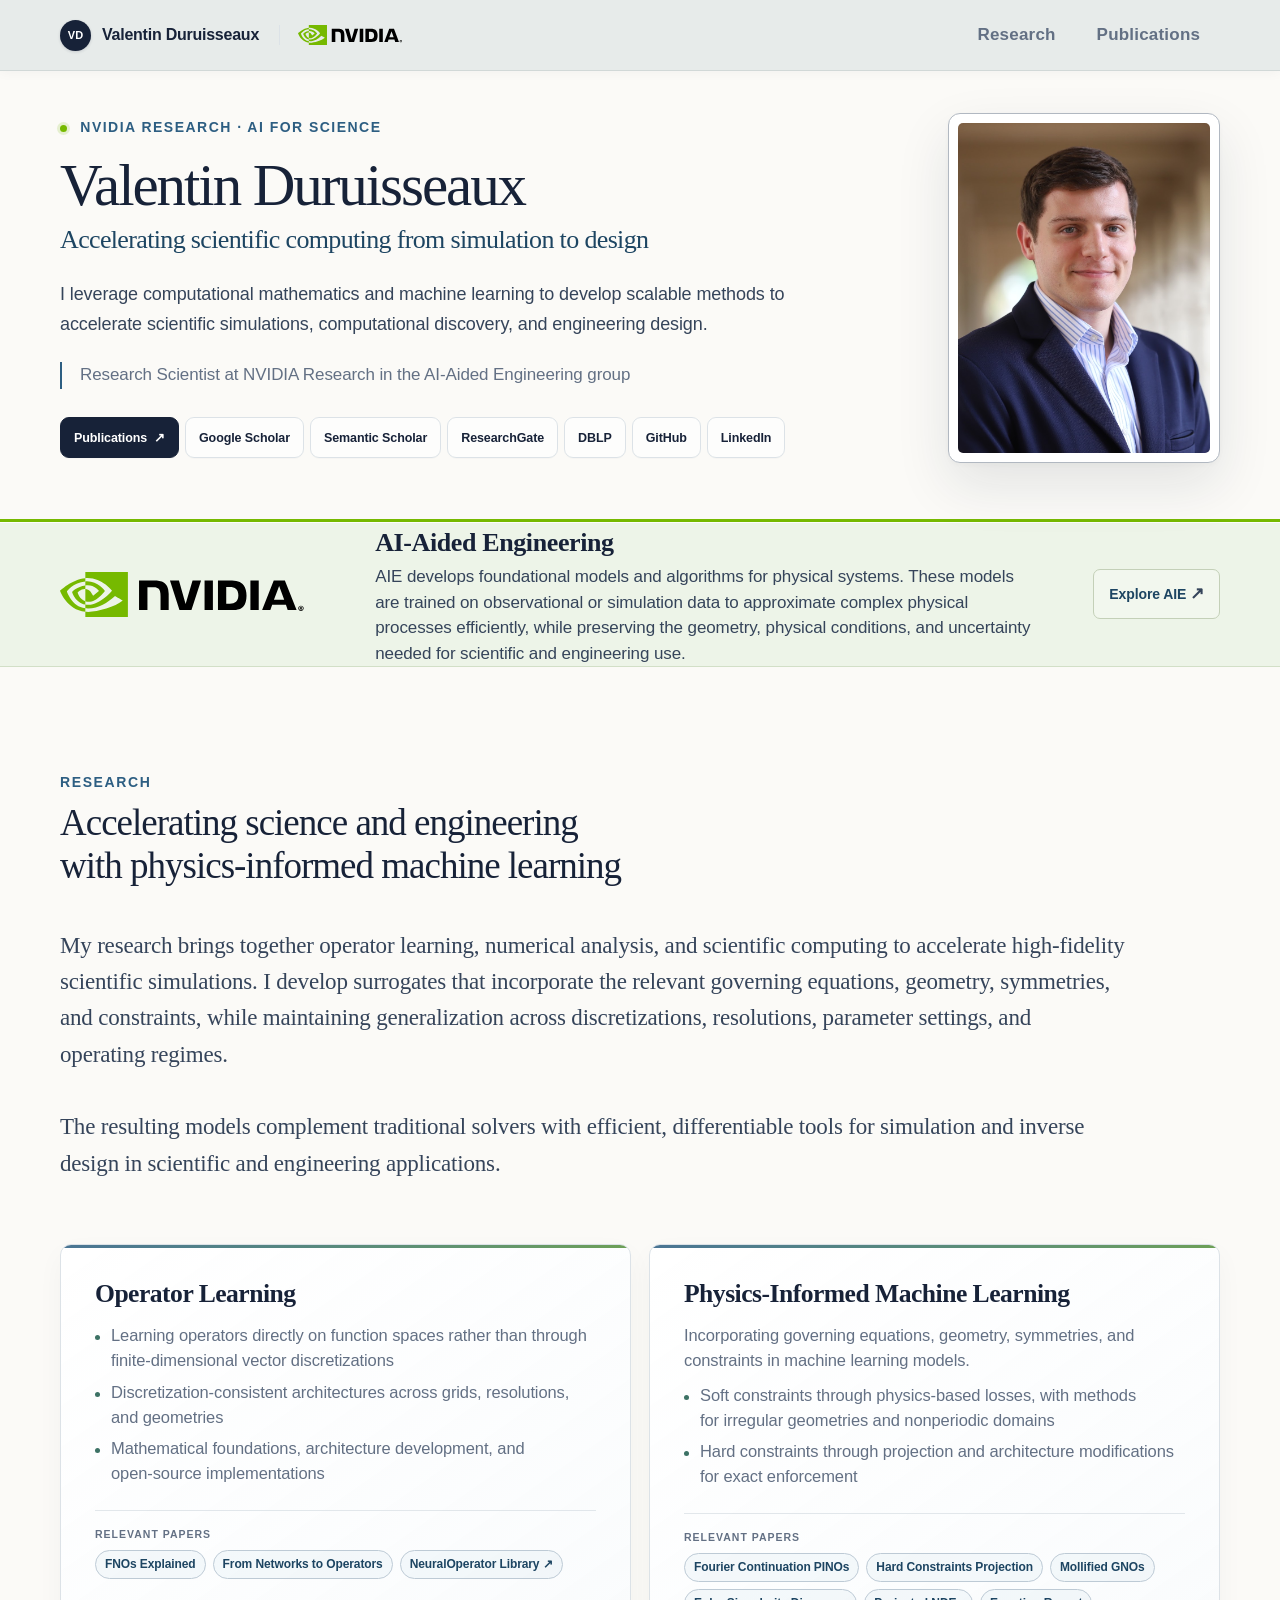
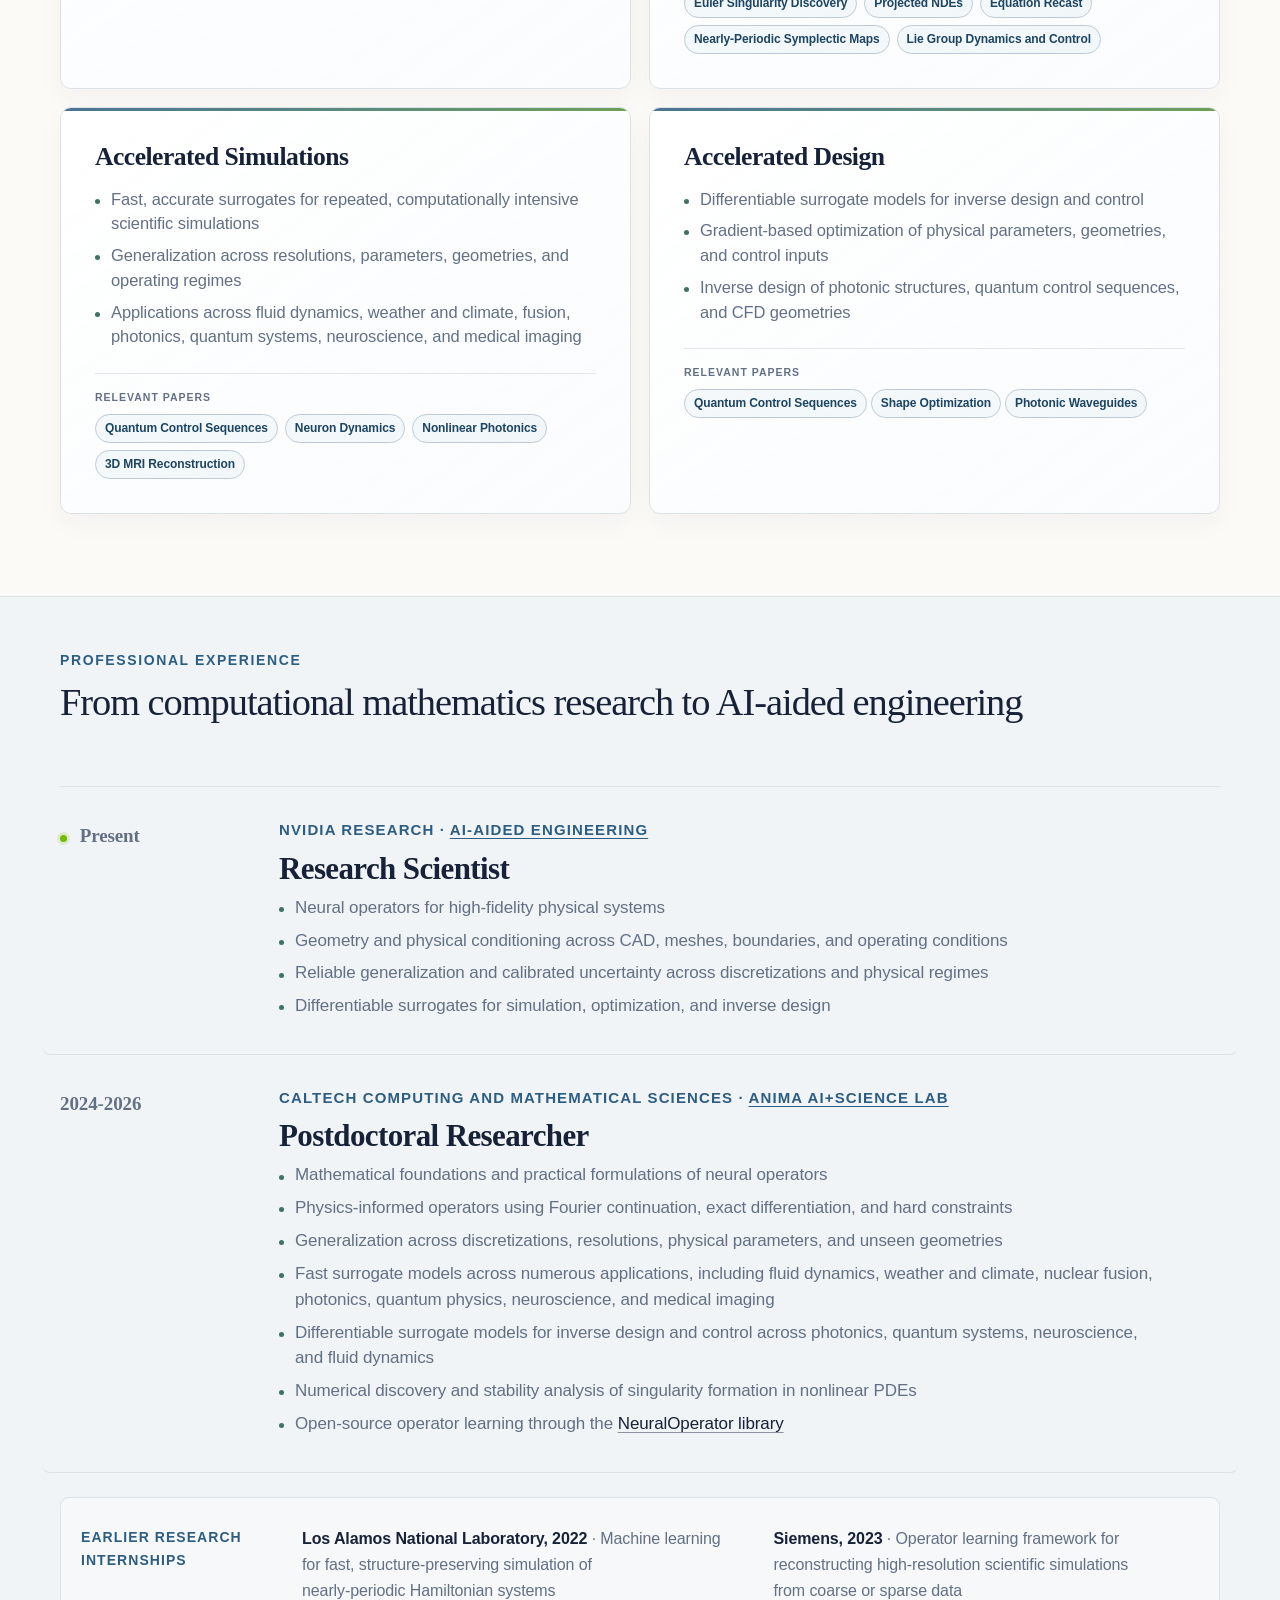
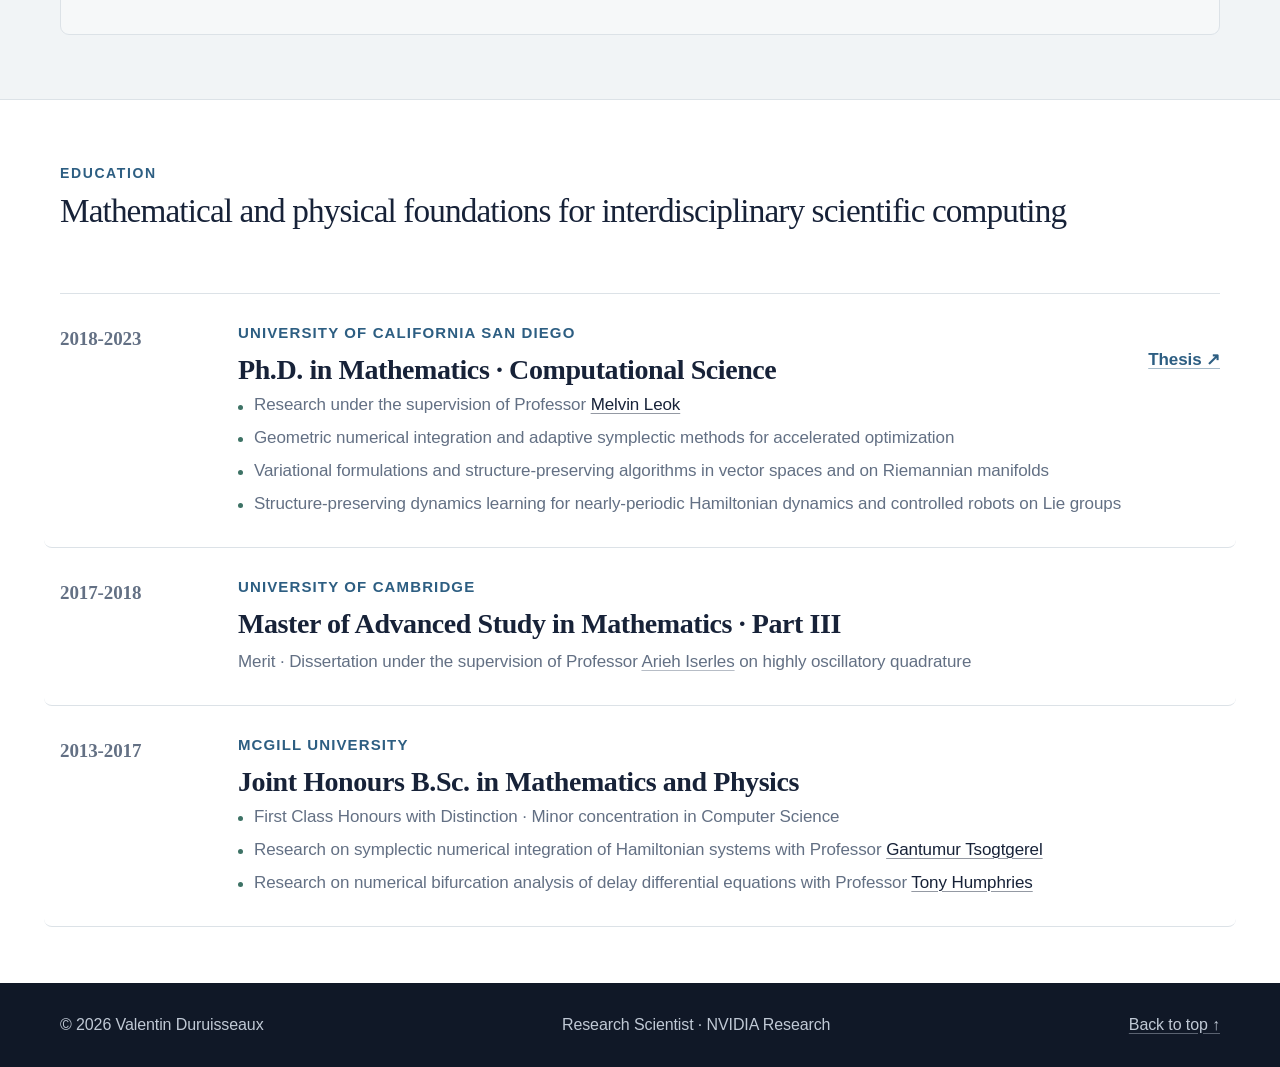
==== index.html @ 939ef8d8 "Updating publications" ====
<!doctype html>
<html lang="en">
<head>
  <meta charset="utf-8">
  <meta name="viewport" content="width=device-width, initial-scale=1">
  <meta name="description" content="Valentin Duruisseaux is a Research Scientist at NVIDIA Research working on AI for Science, neural operators, physical modeling, scientific simulation, and inverse design.">
  <meta name="theme-color" content="#fbfaf7">
  <meta property="og:title" content="Valentin Duruisseaux | Research Scientist">
  <meta property="og:description" content="AI for Science research in neural operators, physics-informed machine learning, scientific computing, and inverse design.">
  <meta property="og:type" content="website">
  <meta property="og:url" content="https://vduruiss.github.io/">
  <meta property="og:image" content="https://vduruiss.github.io/assets/valentin-duruisseaux-old-site.jpg">
  <title>Valentin Duruisseaux | Research Scientist</title>
  <link rel="icon" href="assets/favicon.svg" type="image/svg+xml">
  <link rel="stylesheet" href="styles.css">
  <script type="application/ld+json">
  {
    "@context": "https://schema.org",
    "@type": "Person",
    "name": "Valentin Duruisseaux",
    "jobTitle": "Research Scientist",
    "worksFor": { "@type": "Organization", "name": "NVIDIA Research", "url": "https://research.nvidia.com/" },
    "image": "https://vduruiss.github.io/assets/valentin-duruisseaux-old-site.jpg",
    "url": "https://vduruiss.github.io/",
    "sameAs": [
      "https://github.com/vduruiss",
      "https://scholar.google.com/citations?user=zrhCGY8AAAAJ",
      "https://dblp.org/pid/290/2084.html",
      "https://www.researchgate.net/profile/Valentin-Duruisseaux-2",
      "https://www.linkedin.com/in/valentin-duruisseaux"
    ],
    "alumniOf": [
      { "@type": "CollegeOrUniversity", "name": "University of California San Diego" },
      { "@type": "CollegeOrUniversity", "name": "University of Cambridge" },
      { "@type": "CollegeOrUniversity", "name": "McGill University" }
    ]
  }
  </script>
</head>
<body>
  <a class="skip-link" href="#main">Skip to content</a>

  <header class="site-header">
    <div class="shell nav-wrap">
      <a class="wordmark" href="index.html" aria-label="Valentin Duruisseaux, home">
        <span class="monogram" aria-hidden="true">VD</span>
        <span>Valentin Duruisseaux</span>
        <img class="nav-nvidia" src="assets/logos/nvidia.svg" alt="NVIDIA">
      </a>
      <nav aria-label="Primary navigation">
        <a href="#research">Research</a>
        <a href="publications.html">Publications</a>
      </nav>
    </div>
  </header>

  <main id="main">
    <section class="hero shell">
      <div class="hero-copy reveal">
        <p class="eyebrow hero-eyebrow"><span class="status-dot" aria-hidden="true"></span> NVIDIA Research · AI for Science</p>
        <figure class="portrait-wrap portrait-mobile">
          <div class="portrait-frame">
            <div class="portrait-crop">
              <img src="assets/valentin-duruisseaux-old-site.jpg" width="1280" height="1293" alt="Portrait of Valentin Duruisseaux">
            </div>
          </div>
        </figure>
        <h1>Valentin Duruisseaux</h1>
        <p class="hero-statement">Accelerating scientific computing from simulation to design</p>
        <p class="hero-summary">I leverage computational mathematics and machine learning to develop scalable methods to <br class="hero-summary-break">accelerate scientific simulations, computational discovery, and engineering design.</p>
        <p class="hero-role">Research Scientist at NVIDIA Research in the AI-Aided Engineering group</p>
        <div class="link-row" aria-label="Academic and professional profiles">
          <a class="button button-primary" href="publications.html">Publications <span aria-hidden="true">↗</span></a>
          <a class="button" href="https://scholar.google.com/citations?user=zrhCGY8AAAAJ">Google Scholar</a>
          <a class="button" href="https://www.semanticscholar.org/search?q=Valentin%20Duruisseaux&amp;sort=relevance">Semantic Scholar</a>
          <a class="button" href="https://www.researchgate.net/profile/Valentin-Duruisseaux-2">ResearchGate</a>
          <a class="button" href="https://dblp.org/pid/290/2084.html">DBLP</a>
          <a class="button" href="https://github.com/vduruiss">GitHub</a>
          <a class="button" href="https://www.linkedin.com/in/valentin-duruisseaux">LinkedIn</a>
        </div>
      </div>
      <figure class="portrait-wrap portrait-desktop reveal delay-1">
        <div class="portrait-frame">
          <div class="portrait-crop">
            <img src="assets/valentin-duruisseaux-old-site.jpg" width="1280" height="1293" alt="Portrait of Valentin Duruisseaux">
          </div>
        </div>
      </figure>
    </section>

    <section class="current-role" aria-label="Current affiliation">
      <div class="shell current-role-inner">
        <img src="assets/logos/nvidia.svg" alt="NVIDIA">
        <p><strong>AI-Aided Engineering</strong><span>AIE develops foundational models and algorithms for physical systems. These models are trained on observational or simulation data to approximate complex physical processes efficiently, while preserving the geometry, physical conditions, and uncertainty needed for scientific and engineering use.</span></p>
        <a href="https://research.nvidia.com/labs/lpr/aie/">Explore AIE <span aria-hidden="true">↗</span></a>
      </div>
    </section>

    <section class="section shell" id="research" aria-labelledby="research-heading">
      <div class="section-intro reveal">
        <div><p class="eyebrow">Research</p><h2 id="research-heading">Accelerating science and engineering with physics-informed machine learning</h2></div>
      </div>
      <div class="research-lead reveal">
        <p class="research-statement">My research brings together operator learning, numerical analysis, and scientific computing to accelerate high-fidelity scientific simulations. I develop surrogates that incorporate the relevant governing equations, geometry, symmetries, and constraints, while maintaining generalization across discretizations, resolutions, parameter settings, and operating regimes.<br><br>The resulting models complement traditional solvers with efficient, differentiable tools for simulation and inverse design in scientific and engineering applications.</p>
      </div>
      <div class="research-grid-modern">
        <article class="research-card-modern reveal"><h3>Operator Learning</h3><ul class="compact-points"><li>Learning operators directly on function spaces rather than through finite-dimensional vector discretizations</li><li>Discretization-consistent architectures across grids, resolutions, and geometries</li><li>Mathematical foundations, architecture development, and <br>open-source implementations</li></ul><div class="card-papers"><a href="publications.html#fno-explained">FNOs Explained</a><a href="publications.html#networks-to-operators">From Networks to Operators</a><a href="https://github.com/neuraloperator/neuraloperator">NeuralOperator Library ↗</a></div></article>
        <article class="research-card-modern reveal"><h3>Physics-Informed Machine Learning</h3><p class="research-card-summary">Incorporating governing equations, geometry, symmetries, and constraints in machine learning models.</p><ul class="compact-points"><li>Soft constraints through physics-based losses, with methods <br>for irregular geometries and nonperiodic domains</li><li>Hard constraints through projection and architecture modifications for exact enforcement</li></ul><div class="card-papers card-papers-rows"><span class="card-paper-line"><a href="publications.html#fc-pino">Fourier Continuation PINOs</a><a href="publications.html#hard-constraints">Hard Constraints Projection</a><a href="publications.html#mollified-gno">Mollified GNOs</a></span><span class="card-paper-line"><a href="publications.html#euler-singularity">Euler Singularity Discovery</a><a href="publications.html#projected-nde">Projected NDEs</a><a href="publications.html#equation-recast">Equation Recast</a></span><span class="card-paper-line"><a href="publications.html#symplectic-gyroceptron">Nearly-Periodic Symplectic Maps</a><a href="publications.html#liefvin">Lie Group Dynamics and Control</a></span></div></article>
        <article class="research-card-modern reveal"><h3>Accelerated Simulations</h3><ul class="compact-points"><li>Fast, accurate surrogates for repeated, computationally intensive scientific simulations</li><li>Generalization across resolutions, parameters, geometries, and operating regimes</li><li>Applications across fluid dynamics, weather and climate, fusion, photonics, quantum systems, neuroscience, and medical imaging</li></ul><div class="card-papers"><a href="publications.html#quantum-sequences">Quantum Control Sequences</a><a href="publications.html#noble">Neuron Dynamics</a><a href="publications.html#shg-fno">Nonlinear Photonics</a><a href="publications.html#mri-operator">3D MRI Reconstruction</a></div></article>
        <article class="research-card-modern reveal"><h3>Accelerated Design</h3><ul class="compact-points"><li>Differentiable surrogate models for inverse design and control</li><li>Gradient-based optimization of physical parameters, geometries, and control inputs</li><li>Inverse design of photonic structures, quantum control sequences, and CFD geometries</li></ul><div class="card-papers card-papers-design"><a href="publications.html#quantum-sequences">Quantum Control Sequences</a><a href="publications.html#mollified-gno">Shape Optimization</a><a href="publications.html#shg-fno">Photonic Waveguides</a></div></article>
      </div>
    </section>

    <section class="section experience-section" id="experience" aria-labelledby="experience-heading">
      <div class="shell">
        <div class="section-intro reveal">
          <div><p class="eyebrow">Professional experience</p><h2 id="experience-heading">From computational mathematics research to AI-aided engineering</h2></div>
        </div>
        <div class="timeline-list">
          <article class="timeline-entry reveal"><p class="timeline-date"><span class="status-dot" aria-hidden="true"></span> Present</p><div><p class="timeline-type"><a href="https://research.nvidia.com/">NVIDIA Research</a> · <a class="lab-link" href="https://research.nvidia.com/labs/lpr/aie/">AI-Aided Engineering</a></p><h3>Research Scientist</h3><ul class="compact-points"><li>Neural operators for high-fidelity physical systems</li><li>Geometry and physical conditioning across CAD, meshes, boundaries, and operating conditions</li><li>Reliable generalization and calibrated uncertainty across discretizations and physical regimes</li><li>Differentiable surrogates for simulation, optimization, and inverse design</li></ul></div></article>
          <article class="timeline-entry reveal"><p class="timeline-date">2024-2026</p><div><p class="timeline-type"><a href="https://www.cms.caltech.edu/">Caltech Computing and Mathematical Sciences</a> · <a class="lab-link" href="https://tensorlab.cms.caltech.edu/users/anima/index.html">Anima AI+Science Lab</a></p><h3>Postdoctoral Researcher</h3><ul class="compact-points"><li>Mathematical foundations and practical formulations of neural operators</li><li>Physics-informed operators using Fourier continuation, exact differentiation, and hard constraints</li><li>Generalization across discretizations, resolutions, physical parameters, and unseen geometries</li><li>Fast surrogate models across numerous applications, including fluid dynamics, weather and climate, nuclear fusion, photonics, quantum physics, neuroscience, and medical imaging</li><li>Differentiable surrogate models for inverse design and control across photonics, quantum systems, neuroscience, and fluid dynamics</li><li>Numerical discovery and stability analysis of singularity formation in nonlinear PDEs</li><li>Open-source operator learning through the <a class="person-link" href="https://github.com/neuraloperator/neuraloperator">NeuralOperator library</a></li></ul></div></article>
        </div>
        <div class="earlier-roles reveal" aria-label="Earlier research internships">
          <p>Earlier research internships</p>
          <span><strong><a href="https://www.lanl.gov/">Los Alamos National Laboratory, 2022</a></strong> · Machine learning for fast, structure-preserving simulation of <br class="internship-break">nearly-periodic Hamiltonian systems</span>
          <span><strong><a href="https://www.siemens.com/global/en/company/innovation/research-development.html">Siemens, 2023</a></strong> · Operator learning framework for reconstructing high-resolution scientific simulations <br class="internship-break">from coarse or sparse data</span>
        </div>
      </div>
    </section>

    <section class="section education-section" id="education" aria-labelledby="education-heading">
      <div class="shell">
        <div class="section-intro reveal"><div><p class="eyebrow">Education</p><h2 id="education-heading">Mathematical and physical foundations for interdisciplinary scientific computing</h2></div></div>
        <div class="education-list-modern">
          <article class="education-row reveal"><p class="timeline-date">2018-2023</p><div><p class="timeline-type">University of California San Diego</p><h3>Ph.D. in Mathematics · Computational Science</h3><ul class="compact-points"><li>Research under the supervision of Professor <a class="person-link" href="https://mleok.science/">Melvin Leok</a></li><li>Geometric numerical integration and adaptive symplectic methods for accelerated optimization</li><li>Variational formulations and structure-preserving algorithms in vector spaces and on Riemannian manifolds</li><li class="phd-dynamics-line">Structure-preserving dynamics learning for nearly-periodic Hamiltonian dynamics and controlled robots on Lie groups</li></ul></div><a class="inline-link" href="https://drive.google.com/file/d/1BNmnMWnb0O4R2Aj3MYpe9qSiNRJ4apjO/view?usp=drive_link">Thesis ↗</a></article>
          <article class="education-row reveal"><p class="timeline-date">2017-2018</p><div><p class="timeline-type">University of Cambridge</p><h3>Master of Advanced Study in Mathematics · Part III</h3><p class="education-note">Merit · Dissertation under the supervision of Professor <a class="person-link" href="https://www.damtp.cam.ac.uk/user/na/people/Arieh/Arieh_Iserles/Arieh_Iserles.html">Arieh Iserles</a> on highly oscillatory quadrature</p></div></article>
          <article class="education-row reveal"><p class="timeline-date">2013-2017</p><div><p class="timeline-type">McGill University</p><h3>Joint Honours B.Sc. in Mathematics and Physics</h3><ul class="compact-points"><li>First Class Honours with Distinction · Minor concentration in Computer Science</li><li>Research on symplectic numerical integration of Hamiltonian systems with Professor <a class="person-link" href="https://www.math.mcgill.ca/gantumur/">Gantumur Tsogtgerel</a></li><li>Research on numerical bifurcation analysis of delay differential equations with Professor <a class="person-link" href="https://www.math.mcgill.ca/humphries/">Tony Humphries</a></li></ul></div></article>
        </div>
      </div>
    </section>
  </main>

  <footer class="site-footer">
    <div class="shell footer-layout">
      <p>© <span data-current-year>2026</span> Valentin Duruisseaux</p>
      <p>Research Scientist · NVIDIA Research</p>
      <a href="#main">Back to top ↑</a>
    </div>
  </footer>
  <script src="script.js?v=20260911-summaries-5" defer></script>
</body>
</html>
---- styles.css ----
:root {
  --ink: #172238;
  --ink-soft: #35445a;
  --muted: #637084;
  --paper: #fbfaf7;
  --surface: #ffffff;
  --tint: #f1f4f6;
  --line: #dce2e7;
  --accent: #2d5e82;
  --accent-dark: #1d4562;
  --accent-soft: #dfebf2;
  --nvidia: #76b900;
  --display: "Iowan Old Style", "Palatino Linotype", Palatino, Charter, Georgia, serif;
  --sans: "Avenir Next", Avenir, Inter, ui-sans-serif, -apple-system, BlinkMacSystemFont, "Segoe UI", sans-serif;
  --max: 1160px;
  --publication-max: 1260px;
  --radius: 9px;
}

* { box-sizing: border-box; }
html { scroll-behavior: smooth; }
body {
  margin: 0;
  background: var(--paper);
  color: var(--ink);
  font-family: var(--sans);
  font-size: 17px;
  line-height: 1.62;
  letter-spacing: -.006em;
  -webkit-font-smoothing: antialiased;
}
::selection { background: var(--accent-soft); color: var(--ink); }
a { color: inherit; text-decoration-color: color-mix(in srgb, currentColor 42%, transparent); text-underline-offset: .2em; }
a:hover { text-decoration-color: currentColor; }
img { display: block; max-width: 100%; }
button, input { font: inherit; }
h1, h2, h3, p { margin-top: 0; }
h1, h2, h3 { text-wrap: balance; }
p { text-wrap: pretty; }
.shell { width: min(calc(100% - 48px), var(--max)); margin-inline: auto; }

:focus-visible { outline: 3px solid color-mix(in srgb, var(--accent) 32%, transparent); outline-offset: 3px; border-radius: 3px; }

.skip-link { position: fixed; top: 10px; left: 10px; z-index: 100; padding: 9px 13px; background: var(--ink); color: white; transform: translateY(-150%); }
.skip-link:focus { transform: translateY(0); }
.sr-only { position: absolute; width: 1px; height: 1px; padding: 0; margin: -1px; overflow: hidden; clip: rect(0,0,0,0); white-space: nowrap; border: 0; }

.site-header { position: sticky; top: 0; z-index: 20; background: color-mix(in srgb, #e6ebea 96%, transparent); border-bottom: 1px solid #d1d8d7; box-shadow: 0 1px 12px rgba(24,34,53,.045); backdrop-filter: blur(16px); }
.nav-wrap { min-height: 70px; display: flex; align-items: center; justify-content: space-between; gap: 28px; }
.wordmark { display: inline-flex; align-items: center; gap: 11px; font-size: 16px; font-weight: 700; letter-spacing: -.015em; text-decoration: none; }
.monogram { display: inline-grid; width: 31px; height: 31px; place-items: center; border-radius: 50%; background: var(--ink); color: white; font-family: var(--sans); font-size: 11px; font-weight: 800; letter-spacing: .015em; line-height: 1; box-shadow: 0 1px 3px rgba(23,34,56,.16); }
.nav-nvidia { width: 124px; max-height: 34px; margin-left: 9px; padding-left: 18px; border-left: 1px solid var(--line); object-fit: contain; }
.site-header nav { display: flex; width: clamp(260px, 20.5vw, 294px); align-items: center; justify-content: center; gap: clamp(26px, 3.2vw, 42px); margin-left: auto; }
.site-header nav a { position: relative; display: inline-flex; align-items: center; min-height: 70px; color: var(--muted); font-size: 17px; font-weight: 680; letter-spacing: .012em; text-decoration: none; transition: color .18s ease; }
.site-header nav a::after { position: absolute; right: 0; bottom: -1px; left: 0; height: 2px; background: var(--accent); content: ""; opacity: 0; transform: scaleX(.4); transition: opacity .18s ease, transform .18s ease; }
.site-header nav a:hover, .site-header nav a[aria-current="page"] { color: var(--ink); }
.site-header nav a:hover::after, .site-header nav a[aria-current="page"]::after { opacity: 1; transform: scaleX(1); }

.eyebrow { margin-bottom: 16px; color: var(--accent); font-size: 11px; font-weight: 750; letter-spacing: .12em; line-height: 1.35; text-transform: uppercase; }
.status-dot { display: inline-block; width: 7px; height: 7px; margin-right: 8px; border-radius: 50%; background: var(--nvidia); box-shadow: 0 0 0 3px color-mix(in srgb, var(--nvidia) 16%, transparent); }

.hero { display: grid; grid-template-columns: minmax(0, 1.5fr) minmax(250px, .48fr); align-items: center; gap: clamp(28px, 3vw, 40px); padding-top: clamp(24px, 3.6vw, 42px); padding-bottom: clamp(34px, 4.7vw, 56px); }
.hero-copy { min-width: 0; }
.hero-eyebrow { margin-bottom: 18px; font-size: 14px; letter-spacing: .105em; }
.hero h1 { margin: 0 0 10px; font-family: var(--display); font-size: clamp(42px, 5vw, 59px); font-weight: 500; letter-spacing: -.035em; line-height: 1.02; }
.hero-statement { max-width: 850px; margin: 0 0 25px; color: var(--accent-dark); font-family: var(--display); font-size: clamp(21px, 2.05vw, 26px); line-height: 1.18; letter-spacing: -.025em; }
.hero-summary { max-width: 850px; margin-bottom: 23px; color: var(--ink-soft); font-size: clamp(16.5px, 1.5vw, 18px); line-height: 1.64; text-wrap: wrap; }
.hero-summary-break { display: block; }
.hero-role { max-width: 740px; margin: 0 0 28px; padding-left: 18px; border-left: 2px solid var(--accent); color: var(--muted); font-size: 17px; line-height: 1.58; }
.hero-role a { color: var(--ink); font-weight: 650; }
.person-link { font-weight: inherit !important; text-decoration-line: underline !important; text-decoration-thickness: 1px; text-decoration-color: color-mix(in srgb, currentColor 46%, transparent) !important; text-underline-offset: .19em; }
.link-row { display: flex; flex-wrap: wrap; gap: 9px; }
.hero .link-row { flex-wrap: nowrap; gap: 6px; }
.button { display: inline-flex; align-items: center; justify-content: center; gap: 7px; min-height: 41px; padding: 7px 13px; border: 1px solid var(--line); border-radius: var(--radius); background: color-mix(in srgb, var(--surface) 58%, transparent); font-size: 12.5px; font-weight: 680; text-decoration: none; box-shadow: 0 1px 0 rgba(24,34,53,.02); transition: border-color .18s ease, background-color .18s ease, box-shadow .18s ease, transform .18s ease; }
.button:hover { border-color: color-mix(in srgb, var(--ink) 62%, var(--line)); background: var(--surface); box-shadow: 0 7px 18px rgba(24,34,53,.065); transform: translateY(-1px); }
.button-primary { border-color: var(--ink); background: var(--ink); color: white; }
.button-primary:hover { border-color: var(--accent-dark); background: var(--accent-dark); }
.portrait-wrap { width: min(100%, 330px); margin: 0; justify-self: end; }
.portrait-mobile { display: none; }
.portrait-frame { padding: 9px; border: 1px solid color-mix(in srgb, var(--line) 78%, var(--ink)); border-radius: 12px; background: var(--surface); box-shadow: 0 22px 54px rgba(23,34,56,.105), 0 2px 7px rgba(23,34,56,.035); }
.portrait-crop { overflow: hidden; border-radius: 5px; }
.portrait-frame img { width: 100%; height: 330px; object-fit: cover; object-position: center 27%; filter: saturate(.94) contrast(1.025); transform: scale(1.11); transform-origin: center 27%; }

.current-role { border-top: 3px solid var(--nvidia); border-bottom: 1px solid #d2dfc7; background: #edf4e8; box-shadow: inset 0 1px 0 rgba(255,255,255,.88); }
.current-role-inner { min-height: 142px; display: grid; grid-template-columns: 264px minmax(0,1fr) auto; align-items: center; gap: clamp(28px,4vw,58px); }
.current-role img { width: 246px; max-height: 72px; object-fit: contain; }
.current-role p { display: grid; margin: 0; }
.current-role strong { font-family: var(--display); font-size: 26px; letter-spacing: -.015em; }
.current-role span { color: var(--ink-soft); font-size: 17px; line-height: 1.5; }
.current-role a { padding: 11px 15px; border: 1px solid #c4d0b8; border-radius: 7px; color: var(--accent-dark); background: rgba(255,255,255,.24); font-size: 14px; font-weight: 750; text-decoration: none; transition: border-color .18s ease, background-color .18s ease; }
.current-role a:hover { border-color: var(--accent-dark); background: rgba(255,255,255,.78); }

.section { padding-block: clamp(74px, 8.5vw, 106px); }
.section-intro { display: grid; grid-template-columns: minmax(0,1fr); margin-bottom: clamp(40px, 5.5vw,62px); }
#research { padding-bottom: clamp(60px, 6.5vw, 82px); }
#research .section-intro { margin-bottom: clamp(28px, 3.5vw, 40px); }
.section-intro .eyebrow { margin-bottom: 10px; font-size: 14px; letter-spacing: .115em; }
.section h2 { max-width: 820px; margin: 0; font-family: var(--display); font-size: clamp(31px, 3.6vw, 43px); font-weight: 500; letter-spacing: -.027em; line-height: 1.16; }
#research-heading { font-size: clamp(28px, 3vw, 37px); }
.research-lead { margin-bottom: clamp(44px,5.5vw,62px); }
.research-statement { max-width: 1080px; margin: 0; color: var(--ink-soft); font-family: var(--display); font-size: clamp(18.5px,1.8vw,23px); line-height: 1.58; letter-spacing: -.008em; }
.research-grid-modern { display: grid; grid-template-columns: repeat(2,1fr); gap: 18px; }
.research-card-modern { position: relative; display: flex; flex-direction: column; overflow: hidden; padding: 33px 34px 34px; border: 1px solid var(--line); border-radius: 11px; background: linear-gradient(145deg, color-mix(in srgb, var(--surface) 92%, transparent), color-mix(in srgb, var(--accent-soft) 17%, var(--surface))); box-shadow: 0 10px 28px rgba(24,34,53,.035); transition: border-color .18s ease, background-color .18s ease, box-shadow .18s ease, transform .18s ease; }
.research-card-modern::before { position: absolute; top: 0; right: 0; left: 0; height: 3px; background: linear-gradient(90deg, var(--accent), color-mix(in srgb, var(--accent) 45%, var(--nvidia))); content: ""; opacity: .86; }
.research-card-modern:hover { border-color: color-mix(in srgb, var(--accent) 32%, var(--line)); background: color-mix(in srgb, var(--surface) 90%, transparent); box-shadow: 0 16px 34px rgba(24,34,53,.065); transform: translateY(-2px); }
.research-card-modern h3 { margin-bottom: 14px; font-family: var(--display); font-size: clamp(23px,2vw,28px); font-weight: 600; letter-spacing: -.02em; line-height: 1.22; }
.research-card-summary { margin: 0 0 10px; color: var(--muted); font-size: 16.5px; line-height: 1.5; }
.compact-points { display: grid; gap: 7px; margin: 0; padding: 0; list-style: none; }
.compact-points li { position: relative; padding-left: 16px; color: var(--muted); font-size: 16.5px; line-height: 1.5; }
.compact-points li::before { position: absolute; top: .72em; left: 0; width: 5px; height: 5px; border-radius: 50%; background: color-mix(in srgb, var(--accent) 78%, var(--nvidia)); content: ""; }
.card-papers { display: flex; flex-wrap: wrap; gap: 7px; margin-top: 24px; padding-top: 17px; border-top: 1px solid color-mix(in srgb, var(--line) 82%, transparent); }
.card-papers::before { width: 100%; margin-bottom: 2px; color: var(--muted); content: "Relevant papers"; font-size: 10.5px; font-weight: 800; letter-spacing: .095em; line-height: 1.3; text-transform: uppercase; }
.card-papers a { display: inline-flex; align-items: center; min-height: 29px; padding: 4px 9px; border: 1px solid color-mix(in srgb, var(--accent) 18%, var(--line)); border-radius: 999px; background: color-mix(in srgb, var(--accent-soft) 30%, transparent); color: var(--accent-dark); font-size: 12px; font-weight: 690; line-height: 1.25; text-decoration: none; transition: border-color .16s ease, background-color .16s ease; }
.card-papers a:hover { border-color: color-mix(in srgb, var(--accent) 58%, var(--line)); background: color-mix(in srgb, var(--accent-soft) 66%, transparent); }
.card-papers-rows { display: grid; }
.card-paper-line { display: flex; flex-wrap: wrap; gap: 7px; }
.card-papers-design { display: grid; grid-template-columns: repeat(3, max-content); gap: 7px 4px; justify-content: start; }
.card-papers-design::before { grid-column: 1 / -1; }

.timeline-list { border-top: 1px solid var(--line); }
.experience-section { padding-top: clamp(42px,4.5vw,54px); padding-bottom: clamp(48px,5vw,64px); border-top: 1px solid var(--line); background: var(--tint); }
.timeline-entry { display: grid; grid-template-columns: 155px minmax(0,1fr); gap: clamp(28px,5vw,66px); padding: 31px 18px 35px; margin-inline: -18px; border-bottom: 1px solid var(--line); border-radius: 8px; transition: background-color .18s ease; }
.timeline-entry:hover { background: color-mix(in srgb, var(--surface) 46%, transparent); }
.timeline-date { margin: 3px 0 0; color: var(--muted); font-family: var(--display); font-size: 19px; font-weight: 600; }
.timeline-type { margin-bottom: 7px; color: var(--accent) !important; font-size: 15px !important; font-weight: 750; letter-spacing: .075em; text-transform: uppercase; }
.timeline-type a { text-decoration: none; }
.timeline-type a:hover { text-decoration: underline; }
.timeline-entry h3 { margin-bottom: 7px; font-family: var(--display); font-size: clamp(25px,2.6vw,31px); font-weight: 600; letter-spacing: -.02em; line-height: 1.23; }
.timeline-entry .compact-points, .education-row .compact-points { max-width: 880px; }
.timeline-entry .compact-points li, .education-row .compact-points li { font-size: 17px; line-height: 1.52; }
.timeline-entry .compact-points a, .education-row .compact-points a { color: var(--ink); }
.timeline-entry .lab-link { font-weight: inherit; text-decoration-line: underline; text-decoration-thickness: 1px; text-underline-offset: .19em; }
.earlier-roles { display: grid; grid-template-columns: 175px 1fr 1fr; gap: clamp(24px,4vw,46px); margin-top: 24px; padding: 28px 20px 30px; border: 1px solid var(--line); border-radius: 9px; background: color-mix(in srgb, var(--surface) 34%, transparent); color: var(--muted); font-size: 16px; }
.earlier-roles p { margin: 0; color: var(--accent); font-size: 14px; font-weight: 800; letter-spacing: .075em; text-transform: uppercase; }
.earlier-roles span { line-height: 1.62; }
.earlier-roles strong { color: var(--ink); }
.earlier-roles strong a { text-decoration: none; }
.earlier-roles strong a:hover { text-decoration: underline; }
.internship-break { display: block; }
.education-section { padding-top: clamp(48px,5vw,64px); padding-bottom: clamp(38px,4.5vw,56px); border-top: 1px solid var(--line); background: var(--surface); }
.inline-link { color: var(--accent); font-size: 17px; font-weight: 760; }
.education-list-modern { border-top: 1px solid var(--line); }
.education-row { display: grid; grid-template-columns: 130px minmax(0,1fr) auto; gap: clamp(24px,4vw,48px); align-items: start; padding: 27px 16px 30px; margin-inline: -16px; border-bottom: 1px solid var(--line); border-radius: 8px; transition: background-color .18s ease; }
.education-row:hover { background: color-mix(in srgb, var(--tint) 42%, transparent); }
.education-row h3 { margin-bottom: 5px; font-family: var(--display); font-size: clamp(23px,2.3vw,28px); font-weight: 600; line-height: 1.25; letter-spacing: -.015em; }
.education-row > .inline-link { padding-top: 25px; white-space: nowrap; }
.education-note { margin: 8px 0 0; color: var(--muted); font-size: 17px; line-height: 1.52; }
#experience-heading, #education-heading { max-width: none; font-size: clamp(31px, 3vw, 39px); white-space: nowrap; }
#education-heading { font-size: clamp(29px, 2.6vw, 34px); }
.site-footer { padding-block: 29px; background: #101827; color: #c0c9d5; font-size: 16px; }
.footer-layout { display: flex; justify-content: space-between; gap: 20px; }
.footer-layout p { margin: 0; }
.footer-layout a { color: inherit; }

/* Publications */
.page-hero, .publication-section, .empty-state { width: min(calc(100% - 48px), var(--publication-max)); }
.page-hero { padding-top: clamp(42px,5.5vw,66px); padding-bottom: 52px; }
.page-hero h1 { margin: 0 0 18px; font-family: var(--display); font-size: clamp(46px,5.7vw,67px); font-weight: 500; letter-spacing: -.035em; line-height: 1.04; }
.page-summary { max-width: 980px; margin-bottom: 20px; color: var(--ink-soft); font-family: var(--display); font-size: clamp(21px,2.25vw,27px); line-height: 1.5; }
.publication-profile-links { display: flex; flex-wrap: wrap; gap: 8px; }
.publication-profile-links a { min-height: 42px; display: inline-flex; align-items: center; padding: 9px 15px; border: 1px solid var(--line); border-radius: 7px; color: var(--accent); background: color-mix(in srgb, var(--surface) 65%, transparent); font-size: 14px; font-weight: 700; text-decoration: none; transition: border-color .18s ease, background-color .18s ease, transform .18s ease; }
.publication-profile-links a:hover { border-color: var(--accent); background: var(--surface); transform: translateY(-1px); }
.publication-tools { display: grid; grid-template-columns: minmax(280px,1fr) auto; align-items: center; gap: 20px; margin-top: 35px; padding: 12px; border: 1px solid var(--line); border-radius: 11px; background: var(--surface); box-shadow: 0 14px 36px rgba(24,34,53,.06); }
.search-control { position: relative; display: flex; align-items: center; }
.search-control svg { position: absolute; left: 14px; width: 17px; fill: none; stroke: var(--muted); stroke-width: 1.7; }
.search-control input { width: 100%; min-height: 44px; padding: 9px 13px 9px 42px; border: 1px solid var(--line); border-radius: 5px; background: var(--paper); color: var(--ink); outline: none; }
.search-control input:focus { border-color: var(--accent); box-shadow: 0 0 0 3px var(--accent-soft); }
.result-count { margin: 0 8px 0 0; color: var(--ink-soft); font-size: 15.5px; font-weight: 650; white-space: nowrap; }
.publication-filters { display: grid; gap: 9px; margin-top: 13px; }
.filter-row { display: flex; flex-wrap: wrap; align-items: center; gap: 6px; }
.filter-label { width: 56px; color: var(--muted); font-size: 11px; font-weight: 800; letter-spacing: .09em; text-transform: uppercase; }
.filter-chip { min-height: 40px; padding: 6px 16px; border: 1px solid var(--line); border-radius: 999px; background: color-mix(in srgb, var(--surface) 34%, transparent); color: var(--muted); cursor: pointer; font-size: 14px; font-weight: 680; transition: border-color .16s ease, background-color .16s ease, color .16s ease; }
.filter-chip:hover { border-color: var(--accent); color: var(--ink); }
.filter-chip.active { border-color: var(--ink); background: var(--ink); color: white; box-shadow: 0 3px 10px rgba(24,34,53,.12); }
.publication-section { display: grid; grid-template-columns: 230px minmax(0,1fr); gap: clamp(40px,6vw,76px); padding-block: 52px; border-top: 1px solid var(--line); }
.publication-heading { position: sticky; top: 94px; align-self: start; }
.publication-heading > p { margin-bottom: 9px; color: var(--accent); font-size: 11px; font-weight: 750; letter-spacing: .1em; text-transform: uppercase; }
.publication-heading h2 { margin: 0; font-family: var(--display); font-size: 30px; font-weight: 600; letter-spacing: -.018em; line-height: 1.22; }
.publication-list { border-top: 1px solid var(--line); }
.publication { display: grid; grid-template-columns: minmax(0,1fr); padding: 25px 18px 28px; margin-inline: -18px; scroll-margin-top: 90px; border-bottom: 1px solid var(--line); border-radius: 8px; transition: background-color .18s ease; }
.publication:hover { background: color-mix(in srgb, var(--surface) 58%, transparent); }
.publication[hidden], .publication-section[hidden] { display: none; }
.publication h3 { max-width: 910px; margin-bottom: 8px; font-family: var(--display); font-size: clamp(21px,2vw,25px); font-weight: 600; line-height: 1.3; letter-spacing: -.018em; }
.publication h3 sup { font-size: .6em; }
.publication-thesis { margin-inline: 0; margin-bottom: 7px; padding: 25px 22px 28px; border: 1px solid #cbd5dd; border-radius: var(--radius); background: linear-gradient(135deg, var(--accent-soft), var(--surface)); }
.publication-kicker { margin-bottom: 7px; color: var(--accent); font-size: 10px; font-weight: 750; letter-spacing: .08em; text-transform: uppercase; }
.authors { margin-bottom: 6px; color: var(--ink-soft); font-size: 16px; font-weight: 500; line-height: 1.58; }
.authors strong { color: var(--ink); font-weight: 650; }
.venue-preprint { color: var(--muted); font-weight: 500; }
.venue { display: inline-block; margin-bottom: 12px; color: var(--muted); font-size: 15.5px; font-weight: 560; }
.venue-published, .venue-workshop { padding: 4px 8px; border-radius: 4px; font-weight: 650; }
.venue-published { background: var(--accent-soft); color: var(--accent-dark); }
.venue-workshop { background: #ece6d8; color: #66512b; }
.paper-links { display: flex; flex-wrap: wrap; gap: 14px; margin: 0; }
.paper-links a { color: var(--accent-dark); font-size: 15px; font-weight: 750; text-decoration-color: color-mix(in srgb, var(--accent) 32%, transparent); }
.abstract-details { max-width: 940px; margin-top: 15px; padding-top: 12px; border-top: 1px dashed var(--line); }
.abstract-details summary { width: max-content; color: var(--accent); cursor: pointer; font-size: 15px; font-weight: 750; list-style: none; }
.abstract-details summary::-webkit-details-marker { display: none; }
.abstract-details summary::after { content: "+"; display: inline-block; margin-left: 7px; }
.abstract-details[open] { margin-right: -10px; margin-left: -10px; padding: 12px 10px 11px; border-top-color: transparent; border-radius: 7px; background: color-mix(in srgb, var(--accent-soft) 36%, transparent); }
.abstract-details[open] summary::after { content: "−"; }
.abstract-details p { max-width: 900px; margin: 13px 0 3px; color: var(--ink-soft); font-size: 15.5px; line-height: 1.72; }
.abstract-source-link { display: inline-block; margin-top: 8px; color: var(--accent); font-size: 14.5px; font-weight: 750; }
.empty-state { padding-block: 82px; text-align: center; }
.empty-state h1, .empty-state h2 { font-family: var(--display); font-size: 34px; font-weight: 600; }
.empty-state p { color: var(--muted); }

.reveal { animation: rise-in .55s cubic-bezier(.2,.7,.2,1) both; }
.delay-1 { animation-delay: .07s; }
@keyframes rise-in { from { opacity: 0; transform: translateY(10px); } to { opacity: 1; transform: translateY(0); } }
@media (prefers-reduced-motion: reduce) { html { scroll-behavior: auto; } .reveal { animation: none; } }

@media (max-width: 900px) {
  .hero { grid-template-columns: minmax(0,1fr) 260px; gap: 42px; }
  .hero .link-row { flex-wrap: wrap; }
  .hero-summary-break { display: none; }
}

@media (min-width: 1050px) {
  .hero-statement { white-space: nowrap; }
  .phd-dynamics-line { width: max-content; white-space: nowrap; }
}

@media (max-width: 700px) {
  .shell { width: min(calc(100% - 30px), var(--max)); }
  .nav-wrap { min-height: 62px; align-items: flex-start; flex-direction: column; gap: 8px; padding-block: 12px; }
  .wordmark { width: 100%; flex-wrap: wrap; row-gap: 3px; font-size: 15px; }
  .monogram { width: 29px; height: 29px; font-size: 12px; }
  .site-header nav { width: 100%; flex: none; justify-content: center; gap: 18px; margin-right: 0; margin-left: 0; overflow-x: visible; padding-bottom: 2px; }
  .site-header nav a { flex: 0 0 auto; min-height: auto; font-size: 14px; }
  .site-header nav a::after { bottom: -8px; }
  .hero { grid-template-columns: 1fr; gap: 34px; padding-top: 22px; }
  .hero h1 { font-size: clamp(36px,10.5vw,48px); }
  .hero-statement { font-size: clamp(22px,6.8vw,29px); }
  .hero-summary { font-size: 18px; }
  .portrait-desktop { display: none; }
  .portrait-mobile { display: block; width: min(58vw,218px); justify-self: start; margin: 3px auto 24px 0; }
  .portrait-frame img { height: 222px; }
  .current-role-inner { grid-template-columns: 132px minmax(0,1fr); gap: 20px; padding-block: 24px; }
  .current-role img { width: 128px; }
  .current-role a { grid-column: 2; }
  .section { padding-block: 70px; }
  .experience-section { padding-top: 44px; padding-bottom: 44px; }
  .education-section { padding-top: 44px; padding-bottom: 36px; }
  .section-intro { grid-template-columns: 36px minmax(0,1fr); margin-bottom: 42px; }
  .section h2 { font-size: clamp(28px,7.8vw,36px); }
  .research-grid-modern { grid-template-columns: 1fr; }
  .research-card-modern { padding: 27px 24px 30px; }
  .card-papers-design { display: flex; gap: 7px; }
  .timeline-entry { grid-template-columns: 1fr; gap: 9px; margin-inline: 0; padding-inline: 0; }
  .timeline-date { margin: 0; }
  .earlier-roles { grid-template-columns: 1fr; gap: 10px; }
  .internship-break { display: none; }
  .education-row { grid-template-columns: 1fr; gap: 8px; margin-inline: 0; padding-inline: 0; }
  .education-row > .inline-link { padding-top: 4px; }
  #experience-heading, #education-heading { white-space: normal; }
  .footer-layout { align-items: flex-start; flex-direction: column; gap: 8px; }
  .page-hero, .publication-section, .empty-state { width: min(calc(100% - 30px), var(--publication-max)); }
  .page-hero { padding-top: 36px; }
  .page-summary { font-size: 19px; }
  .publication-tools { grid-template-columns: 1fr; }
  .result-count { margin-left: 3px; }
  .publication-filters { gap: 12px; }
  .filter-label { width: 100%; margin-bottom: 1px; }
  .publication-section { grid-template-columns: 1fr; gap: 24px; padding-block: 42px; }
  .publication-heading { position: static; }
  .publication { margin-inline: 0; padding-inline: 0; }
  .publication-thesis { padding: 22px 16px; }
}

@media print {
  .site-header, .publication-tools, .site-footer { display: none !important; }
  body { background: white; color: black; font-size: 11pt; }
  .shell { width: 100%; }
  .hero { padding: 1cm 0; }
  .section, .publication-section { padding: .7cm 0; }
  .publication-heading { position: static; }
  a { text-decoration: none; }
}
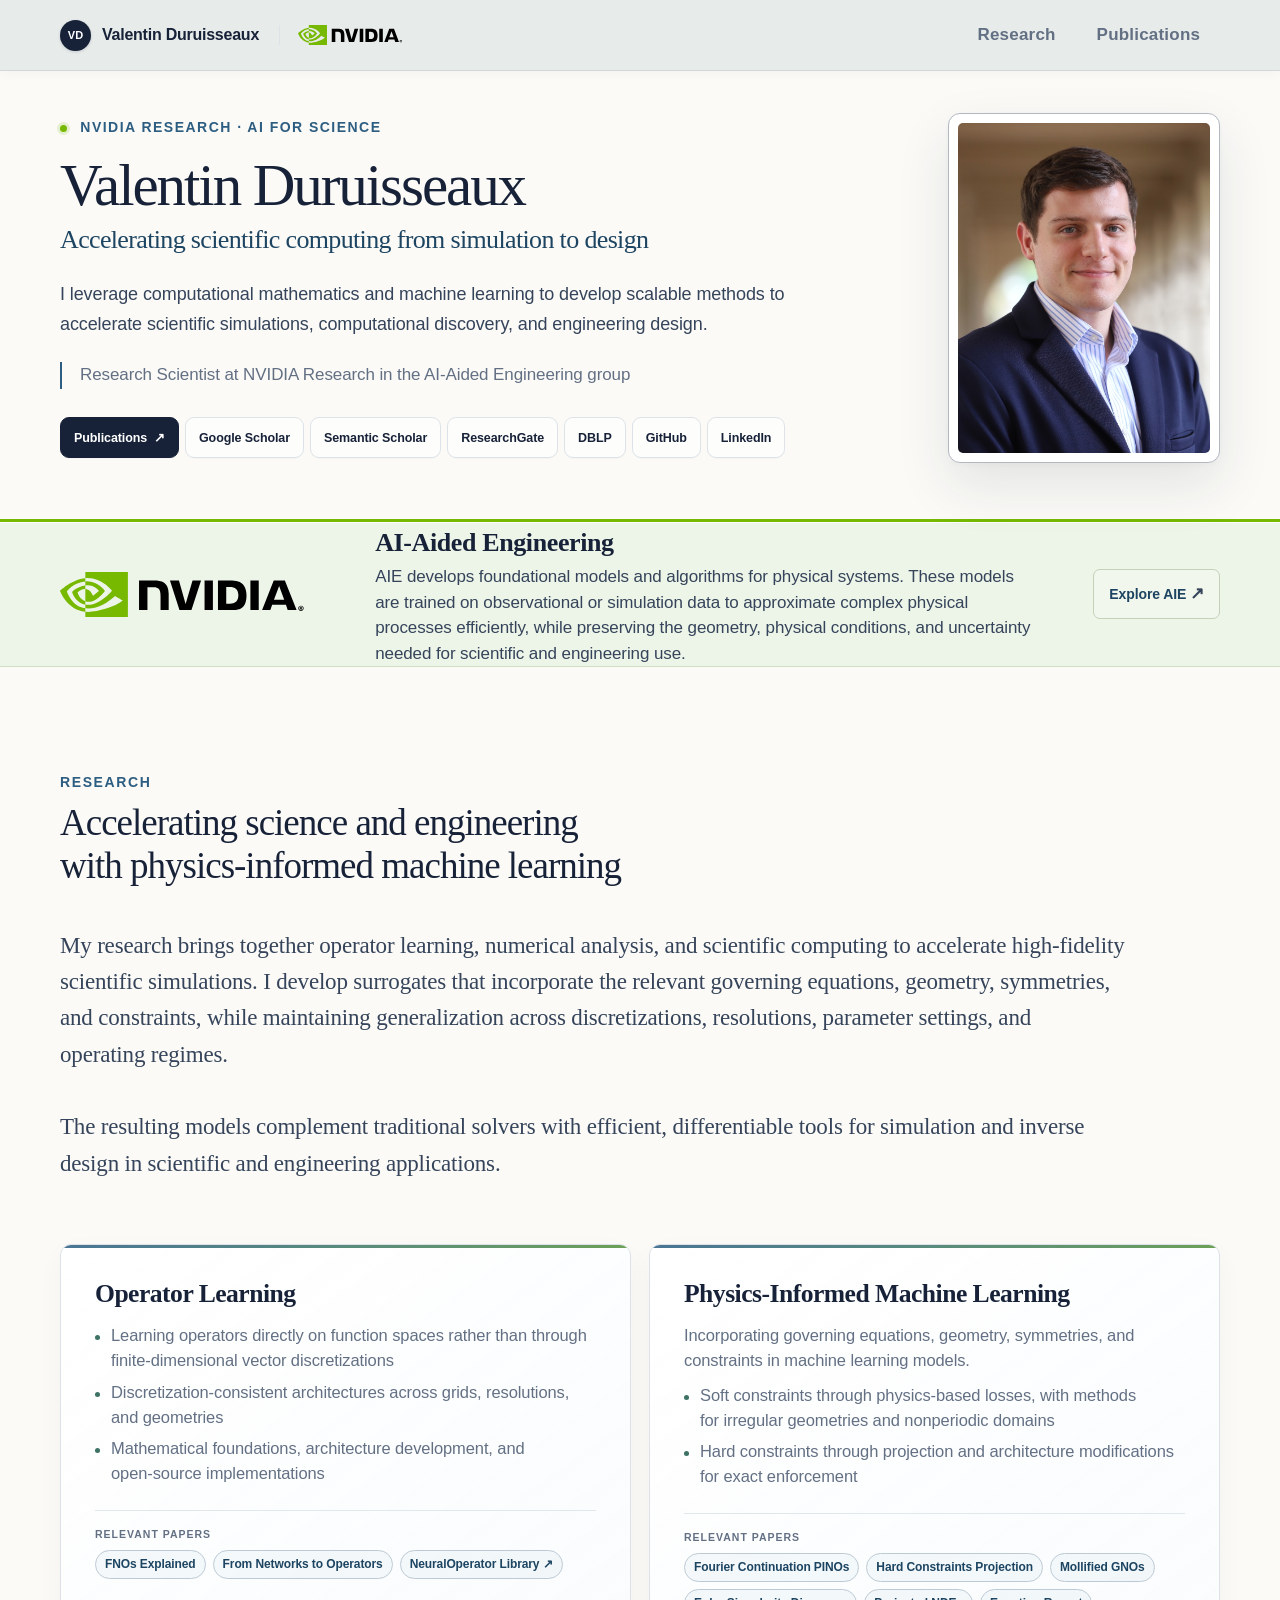
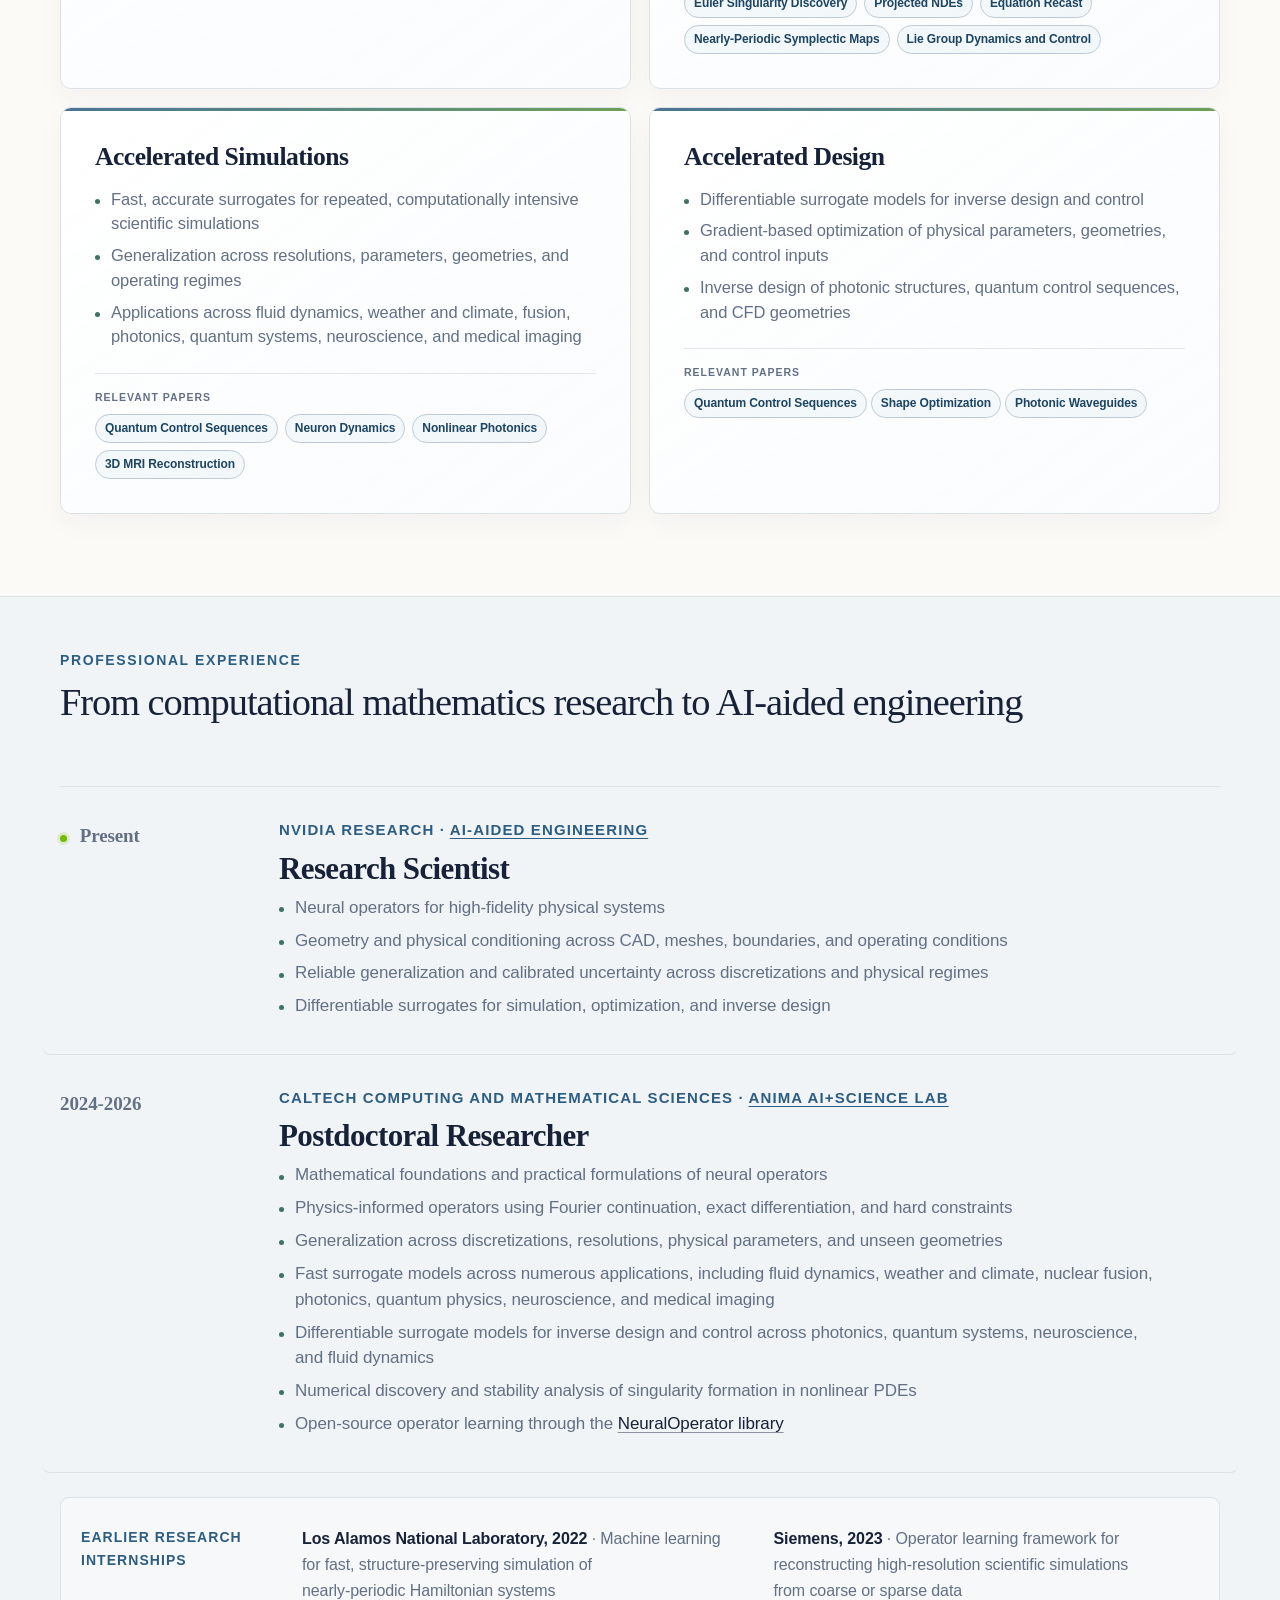
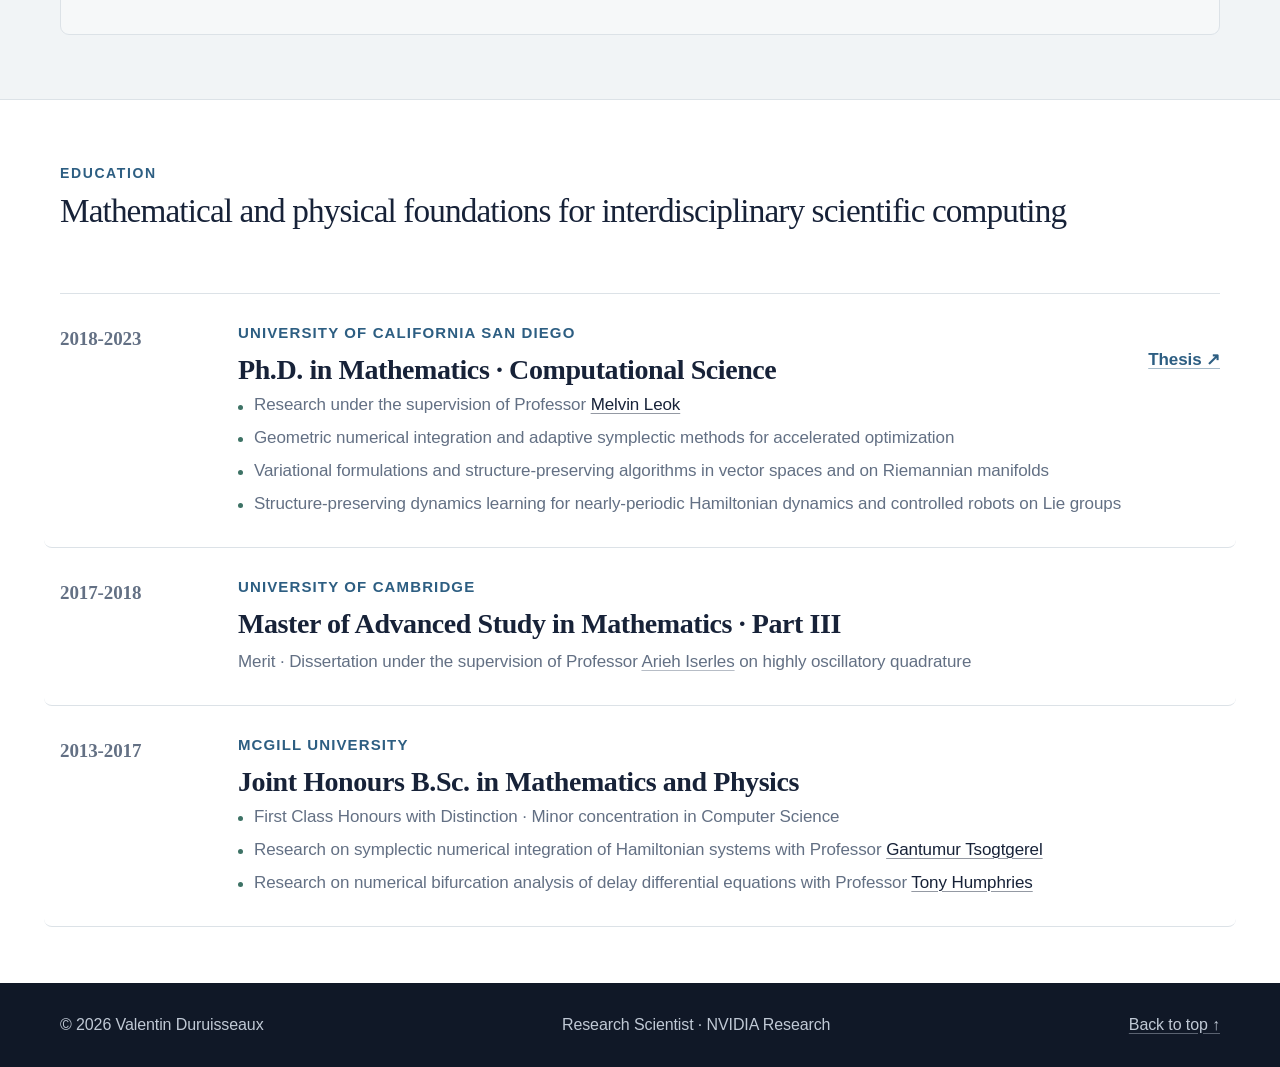
==== commit f18a13d0: "Update Euler singularity papers" ====
--- a/index.html
+++ b/index.html
@@ -147,6 +147,6 @@
       <a href="#main">Back to top ↑</a>
     </div>
   </footer>
-  <script src="script.js?v=20260911-summaries-5" defer></script>
+  <script src="script.js?v=20260923-euler-revisions" defer></script>
 </body>
 </html>
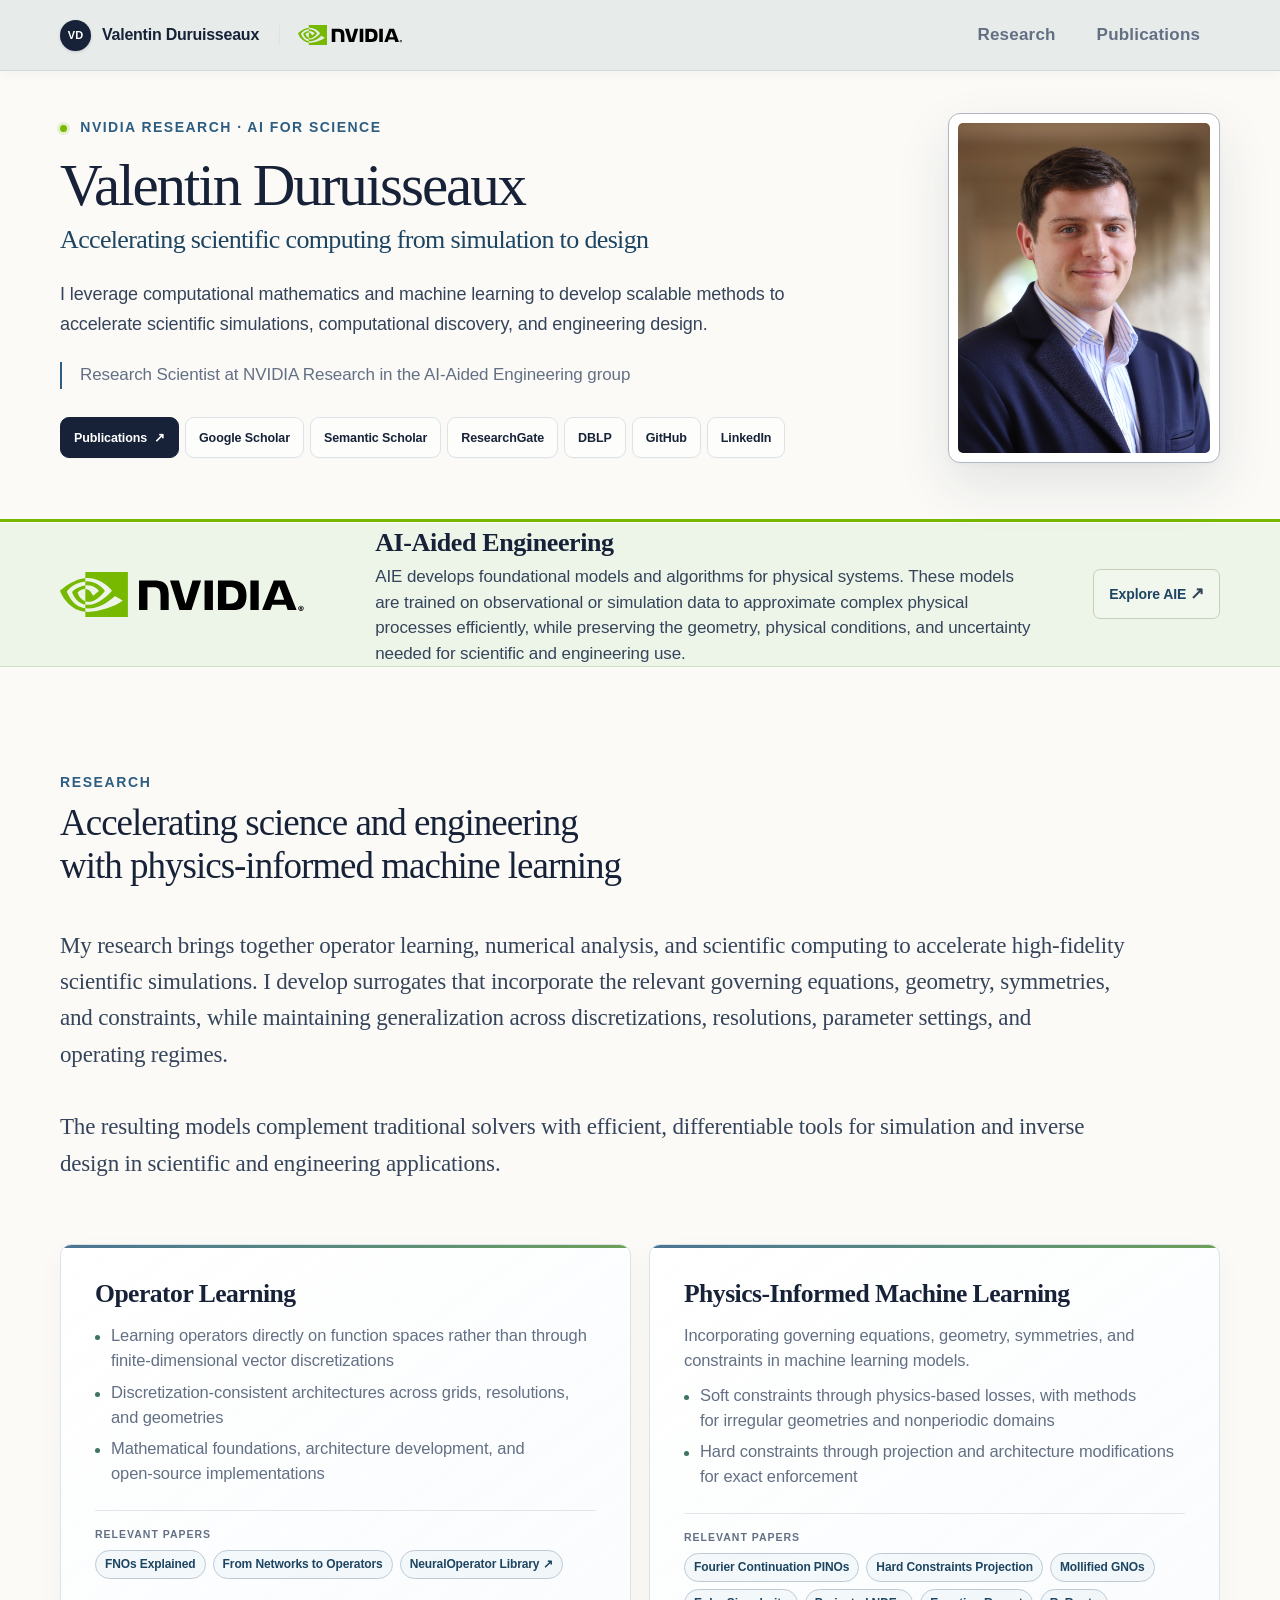
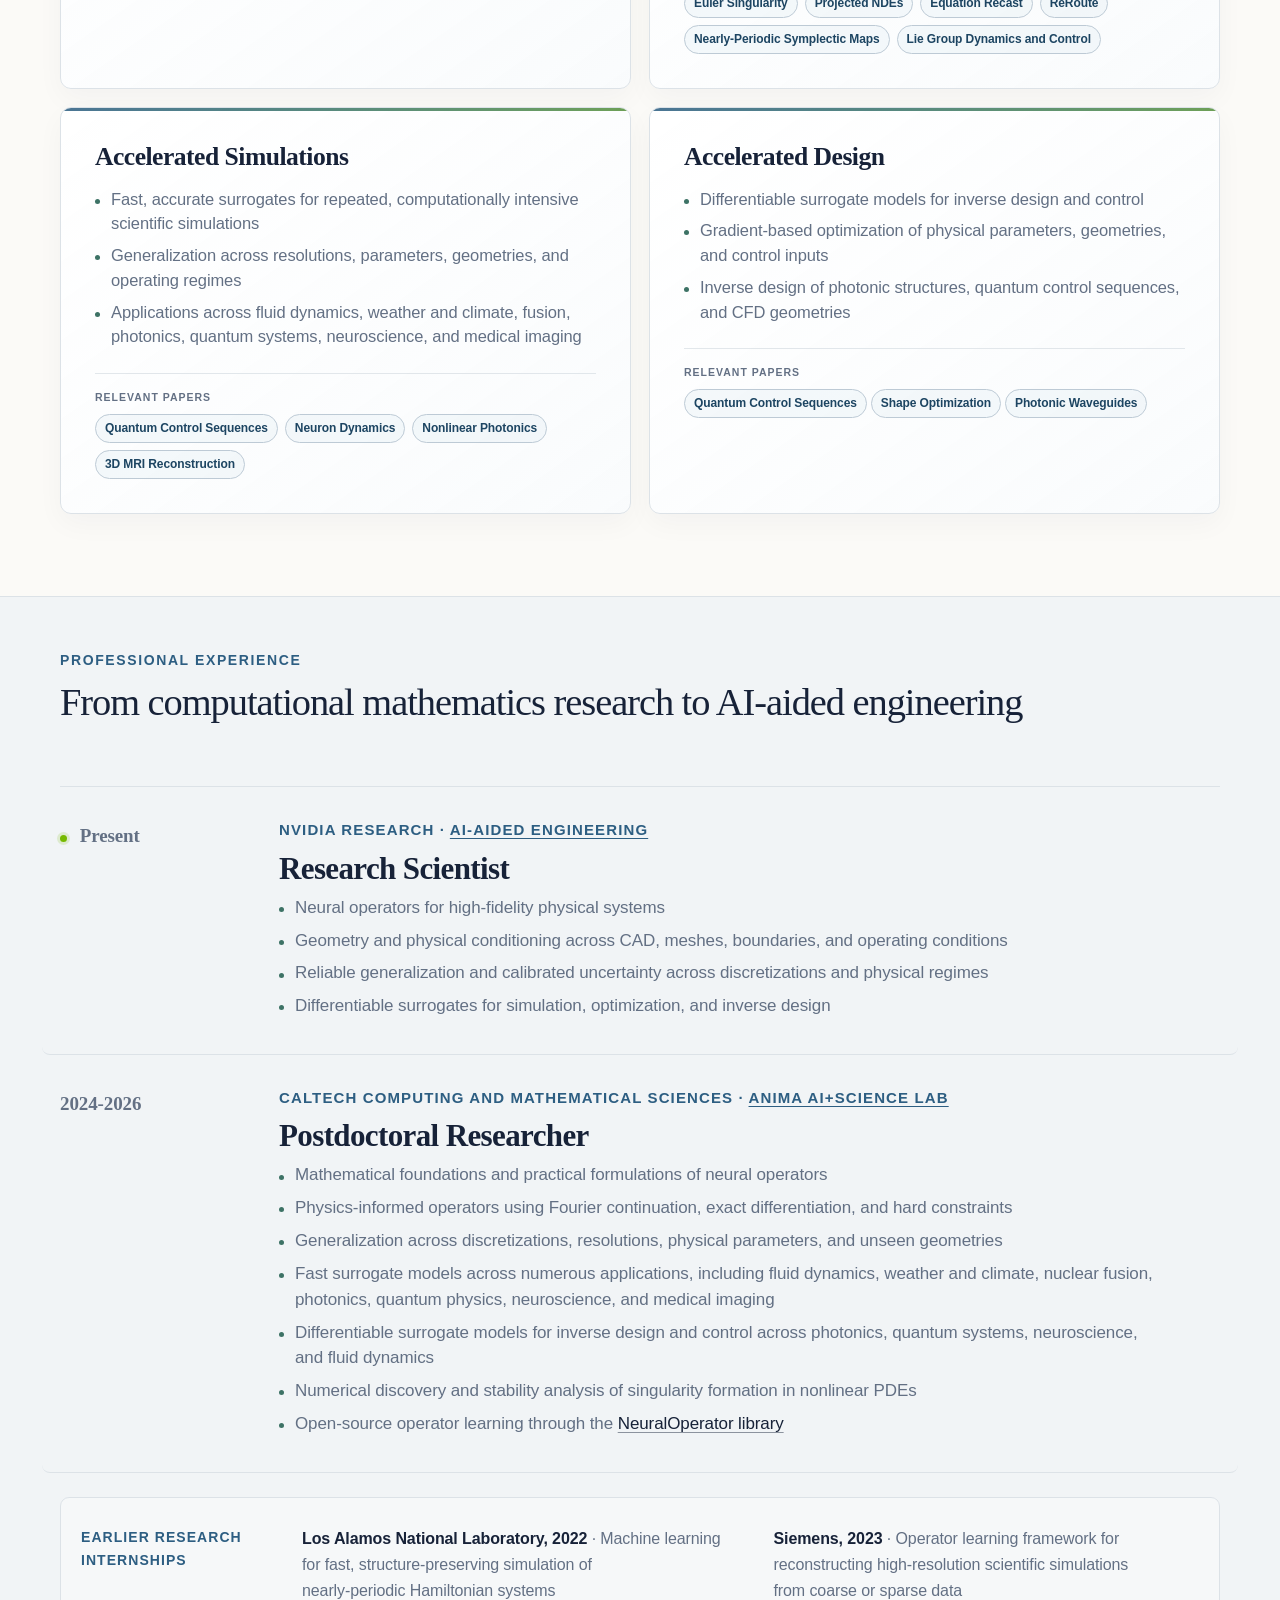
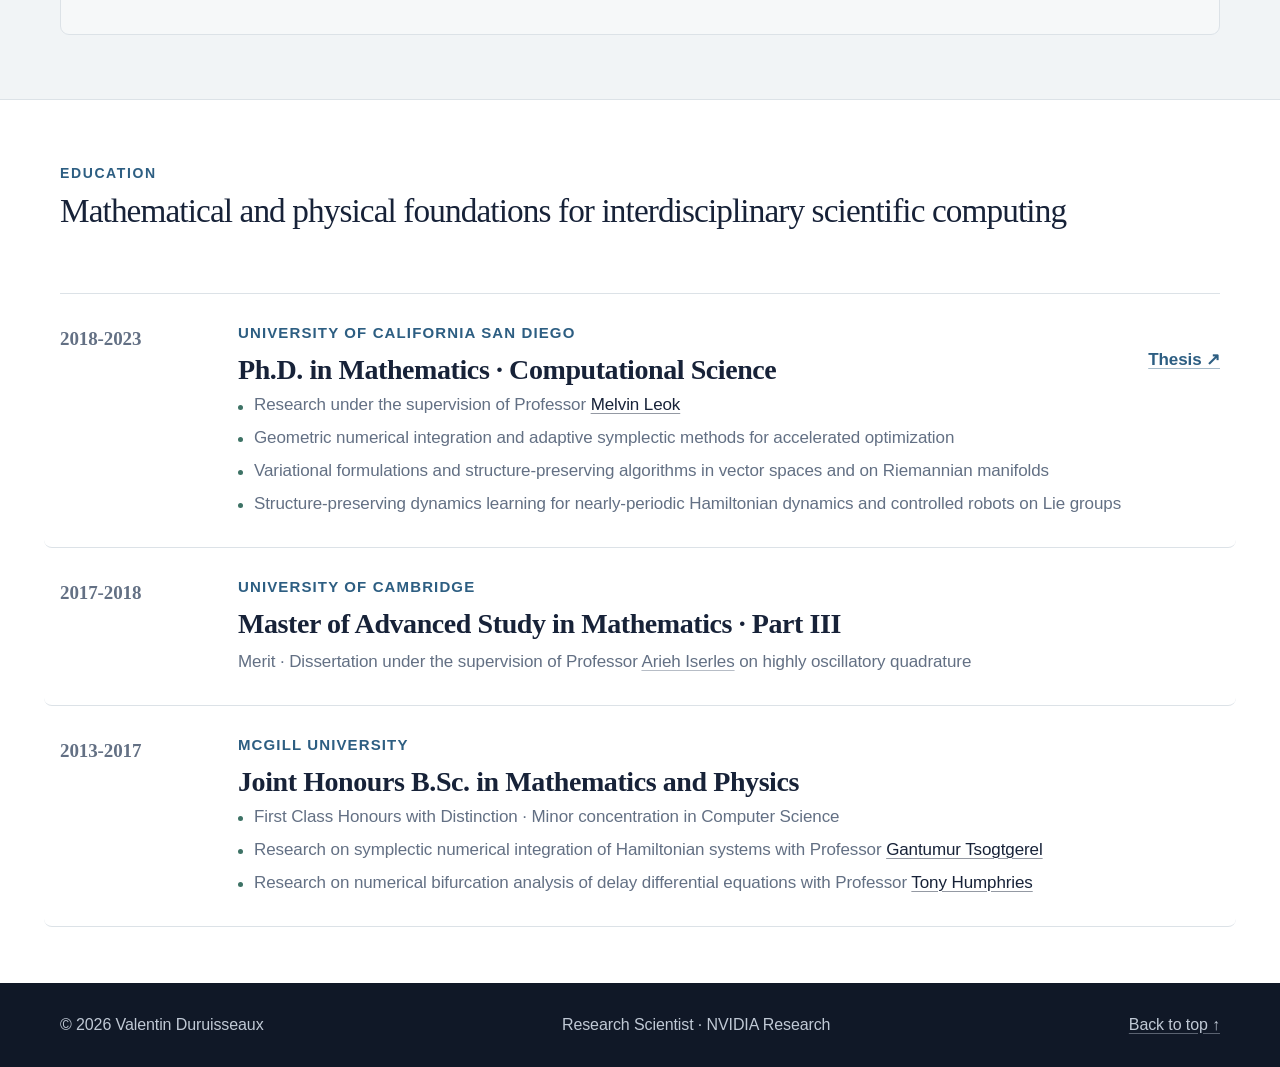
==== commit 6b4c74a6: "Complete publication update" ====
--- a/index.html
+++ b/index.html
@@ -105,7 +105,7 @@
       </div>
       <div class="research-grid-modern">
         <article class="research-card-modern reveal"><h3>Operator Learning</h3><ul class="compact-points"><li>Learning operators directly on function spaces rather than through finite-dimensional vector discretizations</li><li>Discretization-consistent architectures across grids, resolutions, and geometries</li><li>Mathematical foundations, architecture development, and <br>open-source implementations</li></ul><div class="card-papers"><a href="publications.html#fno-explained">FNOs Explained</a><a href="publications.html#networks-to-operators">From Networks to Operators</a><a href="https://github.com/neuraloperator/neuraloperator">NeuralOperator Library ↗</a></div></article>
-        <article class="research-card-modern reveal"><h3>Physics-Informed Machine Learning</h3><p class="research-card-summary">Incorporating governing equations, geometry, symmetries, and constraints in machine learning models.</p><ul class="compact-points"><li>Soft constraints through physics-based losses, with methods <br>for irregular geometries and nonperiodic domains</li><li>Hard constraints through projection and architecture modifications for exact enforcement</li></ul><div class="card-papers card-papers-rows"><span class="card-paper-line"><a href="publications.html#fc-pino">Fourier Continuation PINOs</a><a href="publications.html#hard-constraints">Hard Constraints Projection</a><a href="publications.html#mollified-gno">Mollified GNOs</a></span><span class="card-paper-line"><a href="publications.html#euler-singularity">Euler Singularity Discovery</a><a href="publications.html#projected-nde">Projected NDEs</a><a href="publications.html#equation-recast">Equation Recast</a></span><span class="card-paper-line"><a href="publications.html#symplectic-gyroceptron">Nearly-Periodic Symplectic Maps</a><a href="publications.html#liefvin">Lie Group Dynamics and Control</a></span></div></article>
+        <article class="research-card-modern reveal"><h3>Physics-Informed Machine Learning</h3><p class="research-card-summary">Incorporating governing equations, geometry, symmetries, and constraints in machine learning models.</p><ul class="compact-points"><li>Soft constraints through physics-based losses, with methods <br>for irregular geometries and nonperiodic domains</li><li>Hard constraints through projection and architecture modifications for exact enforcement</li></ul><div class="card-papers card-papers-rows"><span class="card-paper-line"><a href="publications.html#fc-pino">Fourier Continuation PINOs</a><a href="publications.html#hard-constraints">Hard Constraints Projection</a><a href="publications.html#mollified-gno">Mollified GNOs</a></span><span class="card-paper-line"><a href="publications.html#euler-singularity">Euler Singularity</a><a href="publications.html#projected-nde">Projected NDEs</a><a href="publications.html#equation-recast">Equation Recast</a><a href="publications.html#reroute">ReRoute</a></span><span class="card-paper-line"><a href="publications.html#symplectic-gyroceptron">Nearly-Periodic Symplectic Maps</a><a href="publications.html#liefvin">Lie Group Dynamics and Control</a></span></div></article>
         <article class="research-card-modern reveal"><h3>Accelerated Simulations</h3><ul class="compact-points"><li>Fast, accurate surrogates for repeated, computationally intensive scientific simulations</li><li>Generalization across resolutions, parameters, geometries, and operating regimes</li><li>Applications across fluid dynamics, weather and climate, fusion, photonics, quantum systems, neuroscience, and medical imaging</li></ul><div class="card-papers"><a href="publications.html#quantum-sequences">Quantum Control Sequences</a><a href="publications.html#noble">Neuron Dynamics</a><a href="publications.html#shg-fno">Nonlinear Photonics</a><a href="publications.html#mri-operator">3D MRI Reconstruction</a></div></article>
         <article class="research-card-modern reveal"><h3>Accelerated Design</h3><ul class="compact-points"><li>Differentiable surrogate models for inverse design and control</li><li>Gradient-based optimization of physical parameters, geometries, and control inputs</li><li>Inverse design of photonic structures, quantum control sequences, and CFD geometries</li></ul><div class="card-papers card-papers-design"><a href="publications.html#quantum-sequences">Quantum Control Sequences</a><a href="publications.html#mollified-gno">Shape Optimization</a><a href="publications.html#shg-fno">Photonic Waveguides</a></div></article>
       </div>
@@ -147,6 +147,6 @@
       <a href="#main">Back to top ↑</a>
     </div>
   </footer>
-  <script src="script.js?v=20260923-euler-revisions" defer></script>
+  <script src="script.js?v=20261004-reroute-complete" defer></script>
 </body>
 </html>
--- a/styles.css
+++ b/styles.css
@@ -186,6 +186,7 @@
 .publication-kicker { margin-bottom: 7px; color: var(--accent); font-size: 10px; font-weight: 750; letter-spacing: .08em; text-transform: uppercase; }
 .authors { margin-bottom: 6px; color: var(--ink-soft); font-size: 16px; font-weight: 500; line-height: 1.58; }
 .authors strong { color: var(--ink); font-weight: 650; }
+.author-note { display: inline-block; margin-left: .5em; color: var(--muted); font-size: 12px; font-weight: 400; white-space: nowrap; }
 .venue-preprint { color: var(--muted); font-weight: 500; }
 .venue { display: inline-block; margin-bottom: 12px; color: var(--muted); font-size: 15.5px; font-weight: 560; }
 .venue-published, .venue-workshop { padding: 4px 8px; border-radius: 4px; font-weight: 650; }
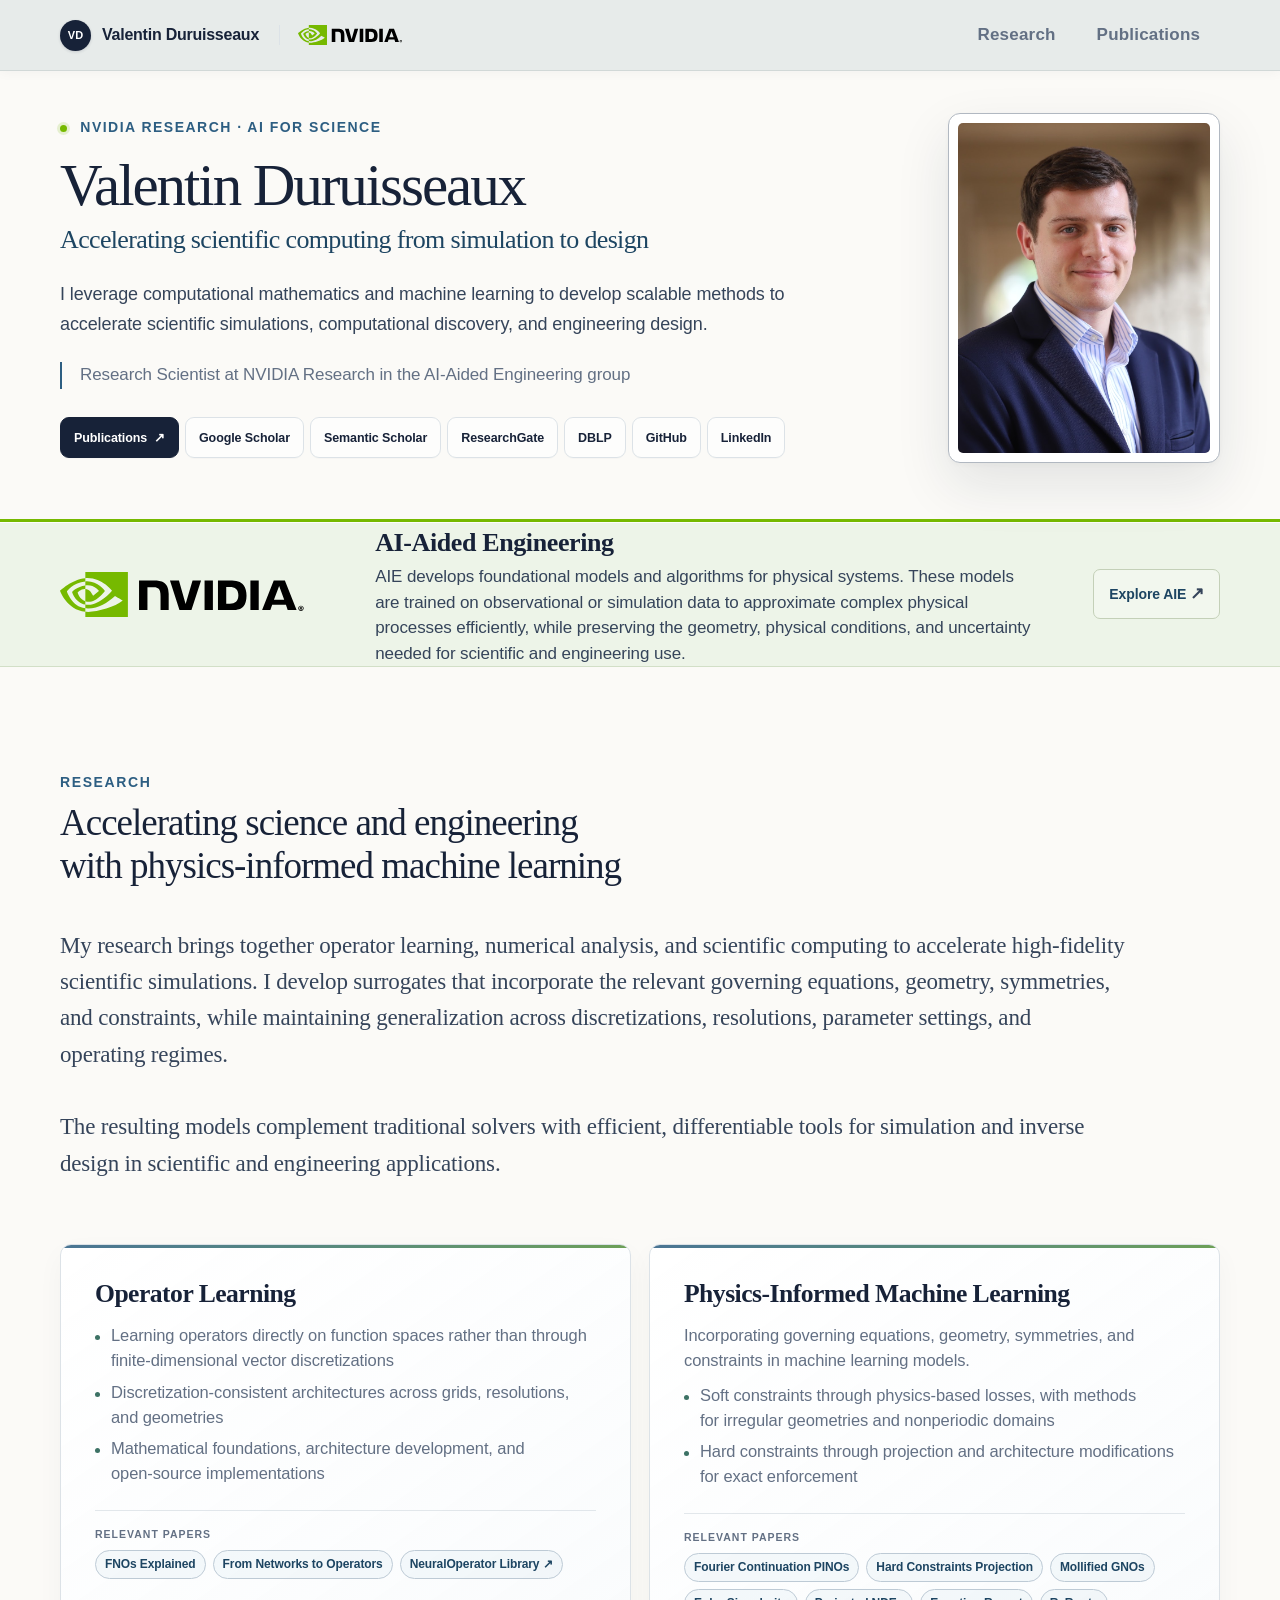
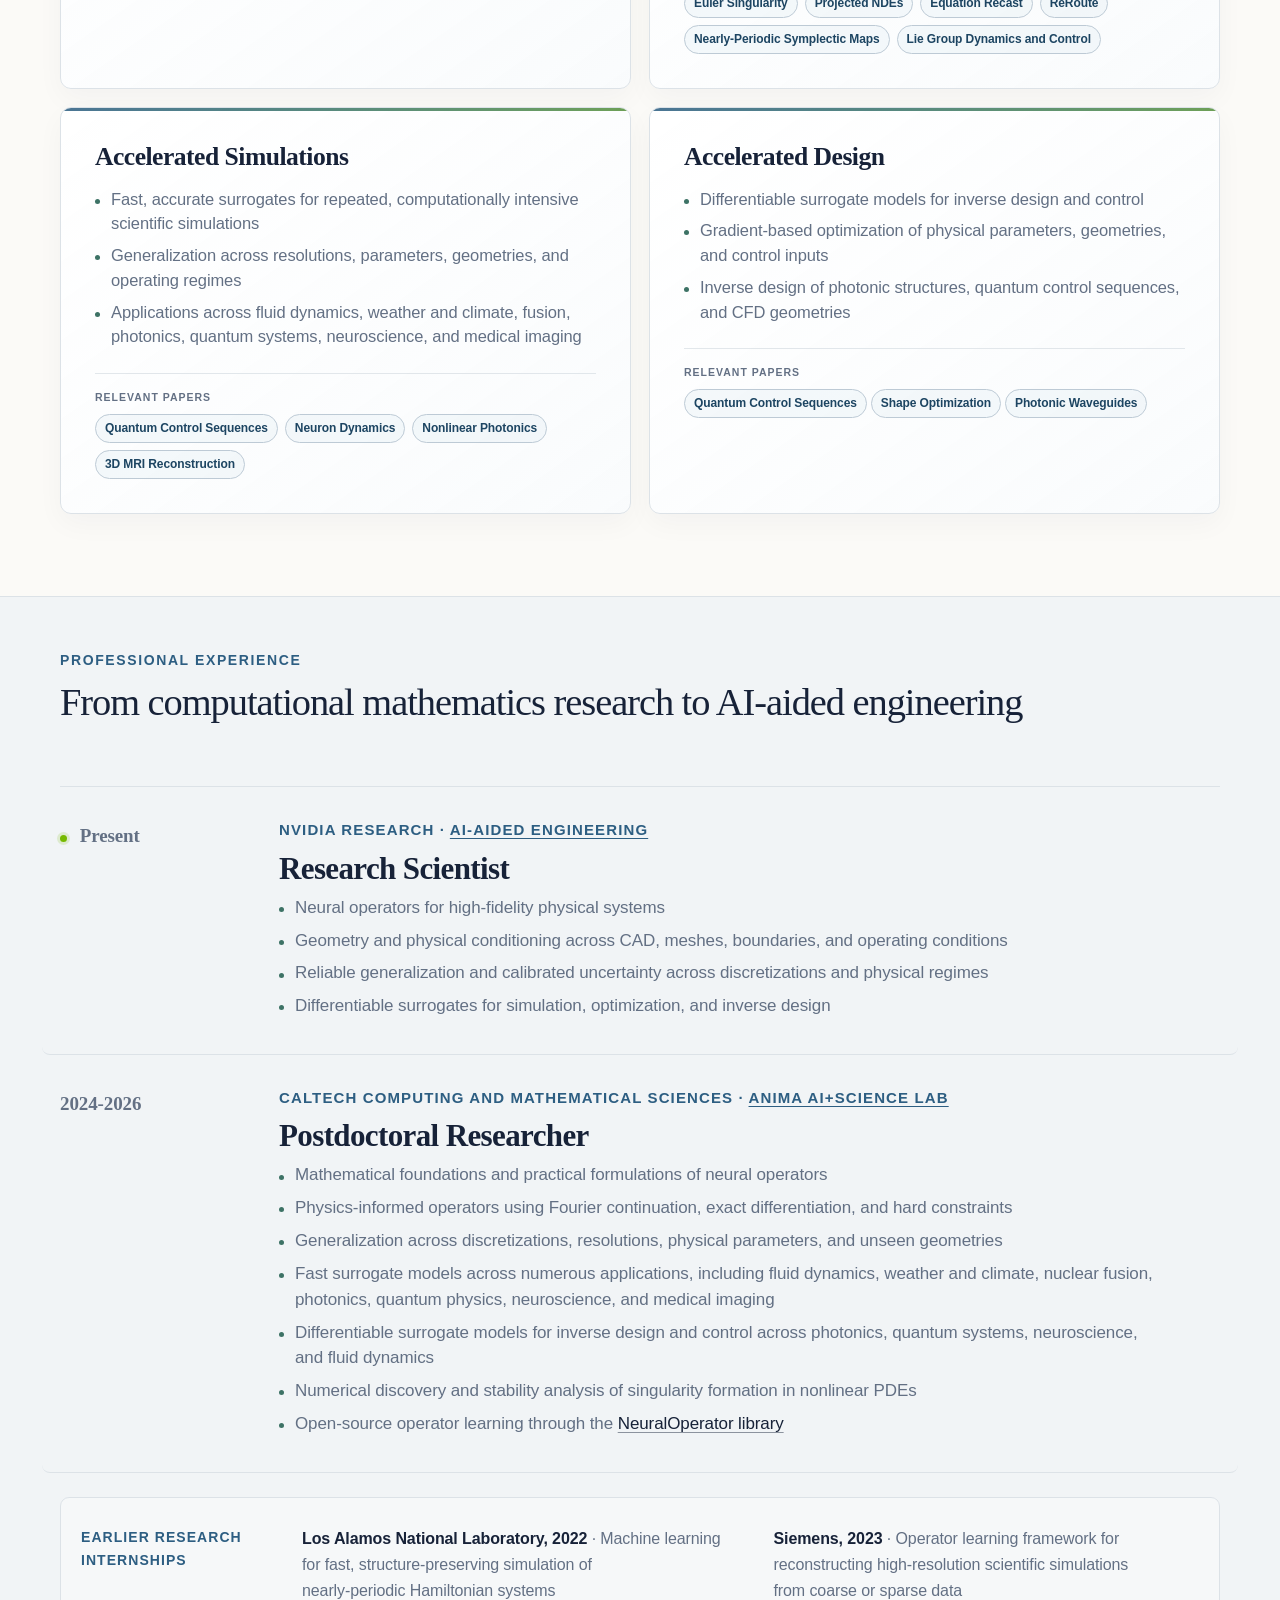
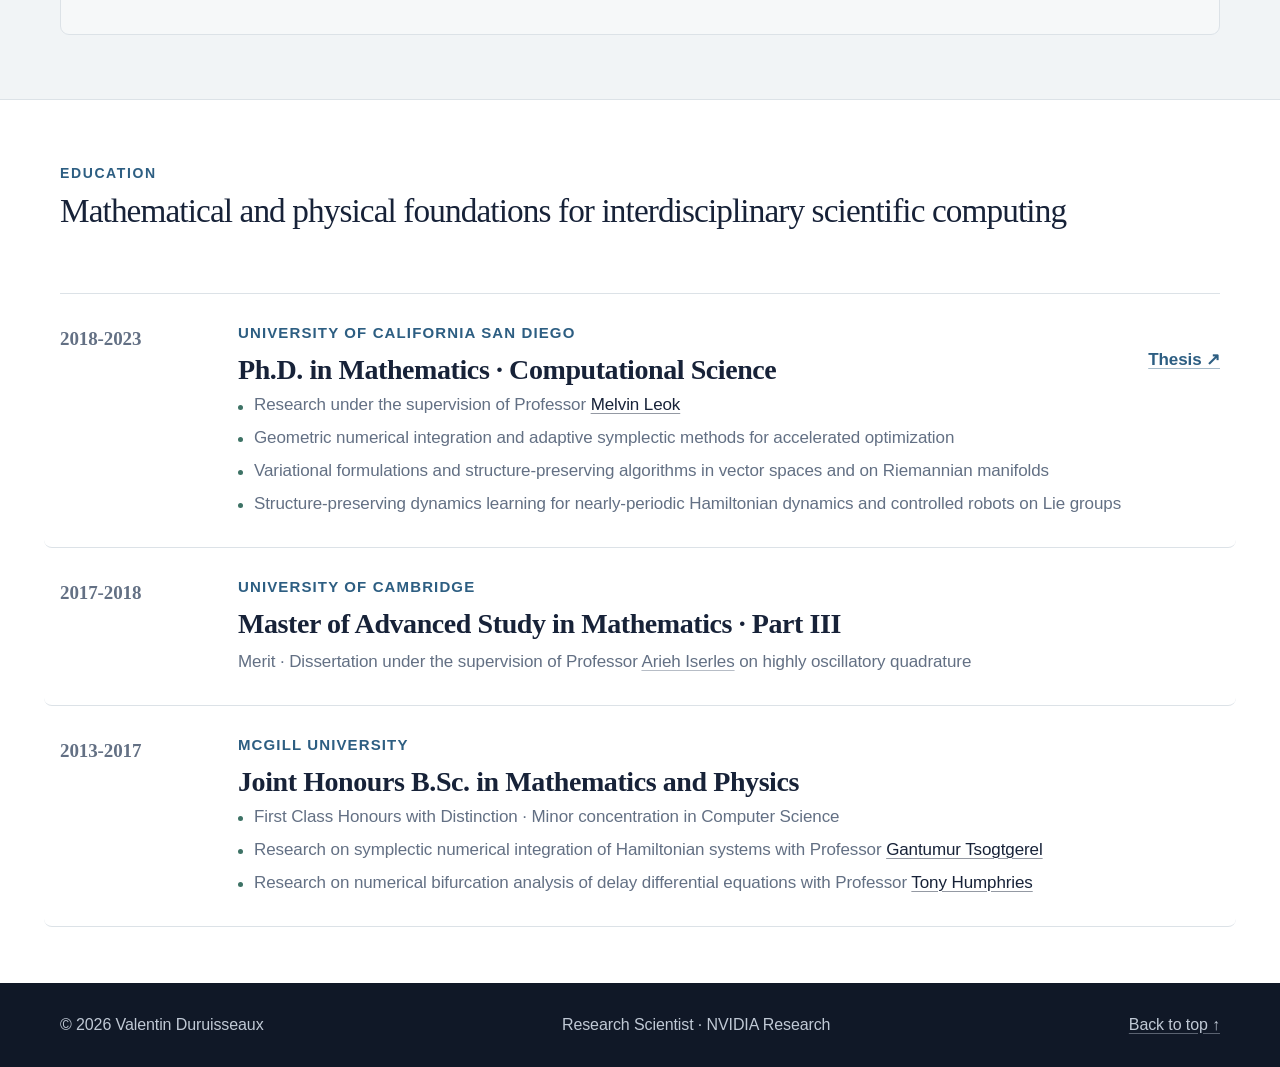
==== commit 10db22fd: "Add  publication" ====
--- a/index.html
+++ b/index.html
@@ -147,6 +147,6 @@
       <a href="#main">Back to top ↑</a>
     </div>
   </footer>
-  <script src="script.js?v=20261004-reroute-complete" defer></script>
+  <script src="script.js?v=20261018-learnable-splines" defer></script>
 </body>
 </html>
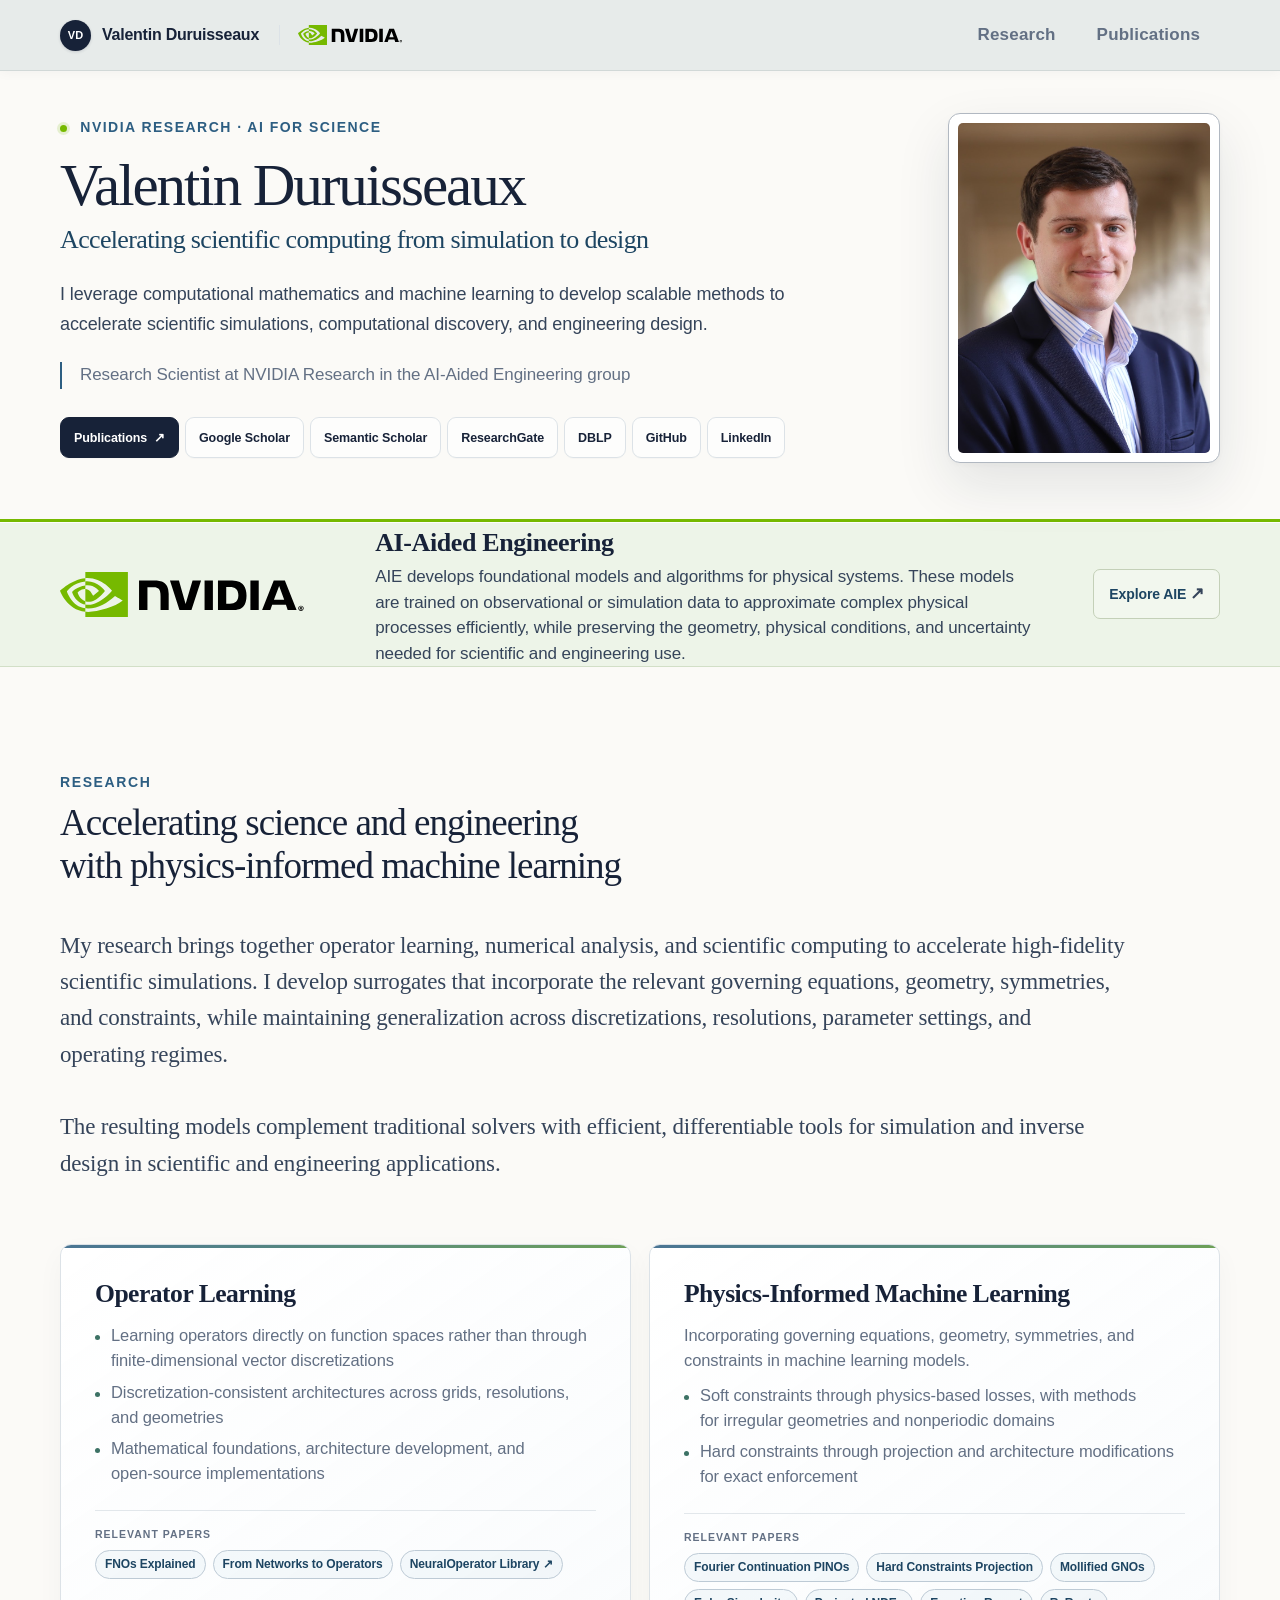
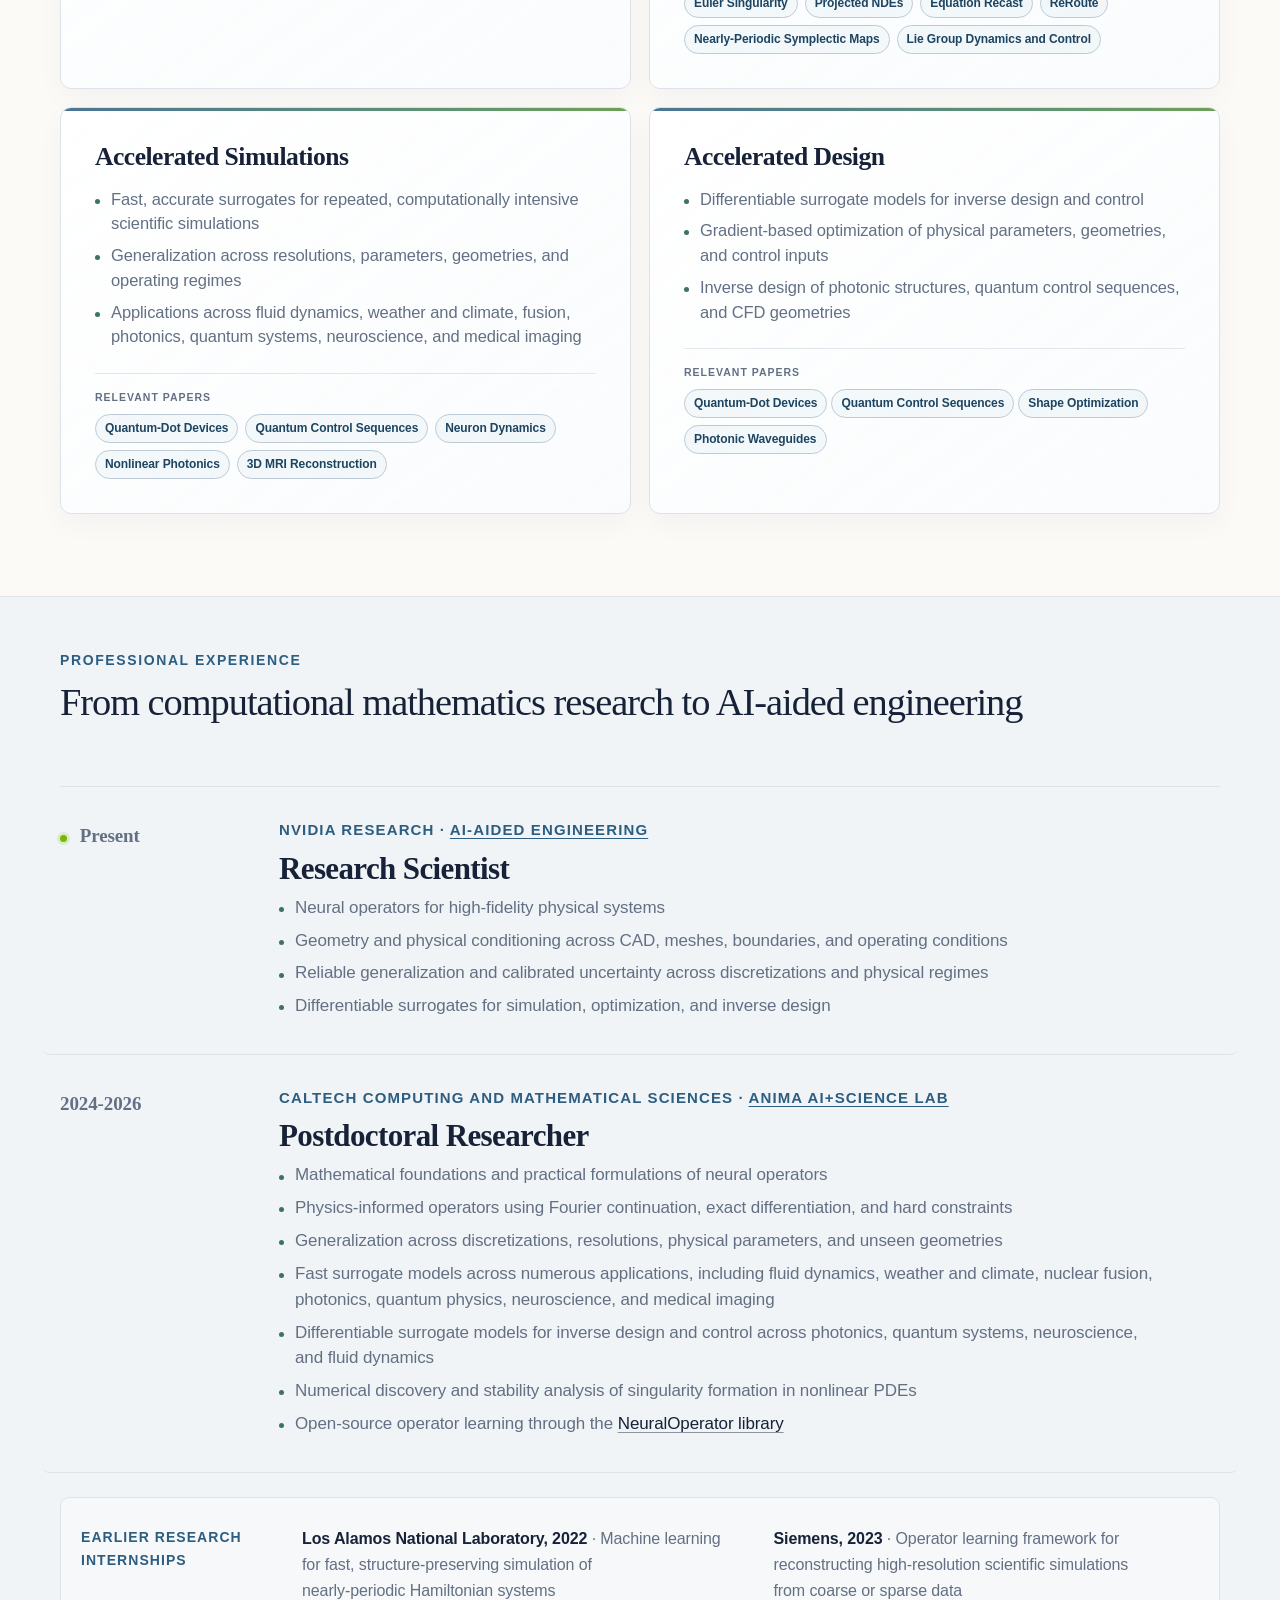
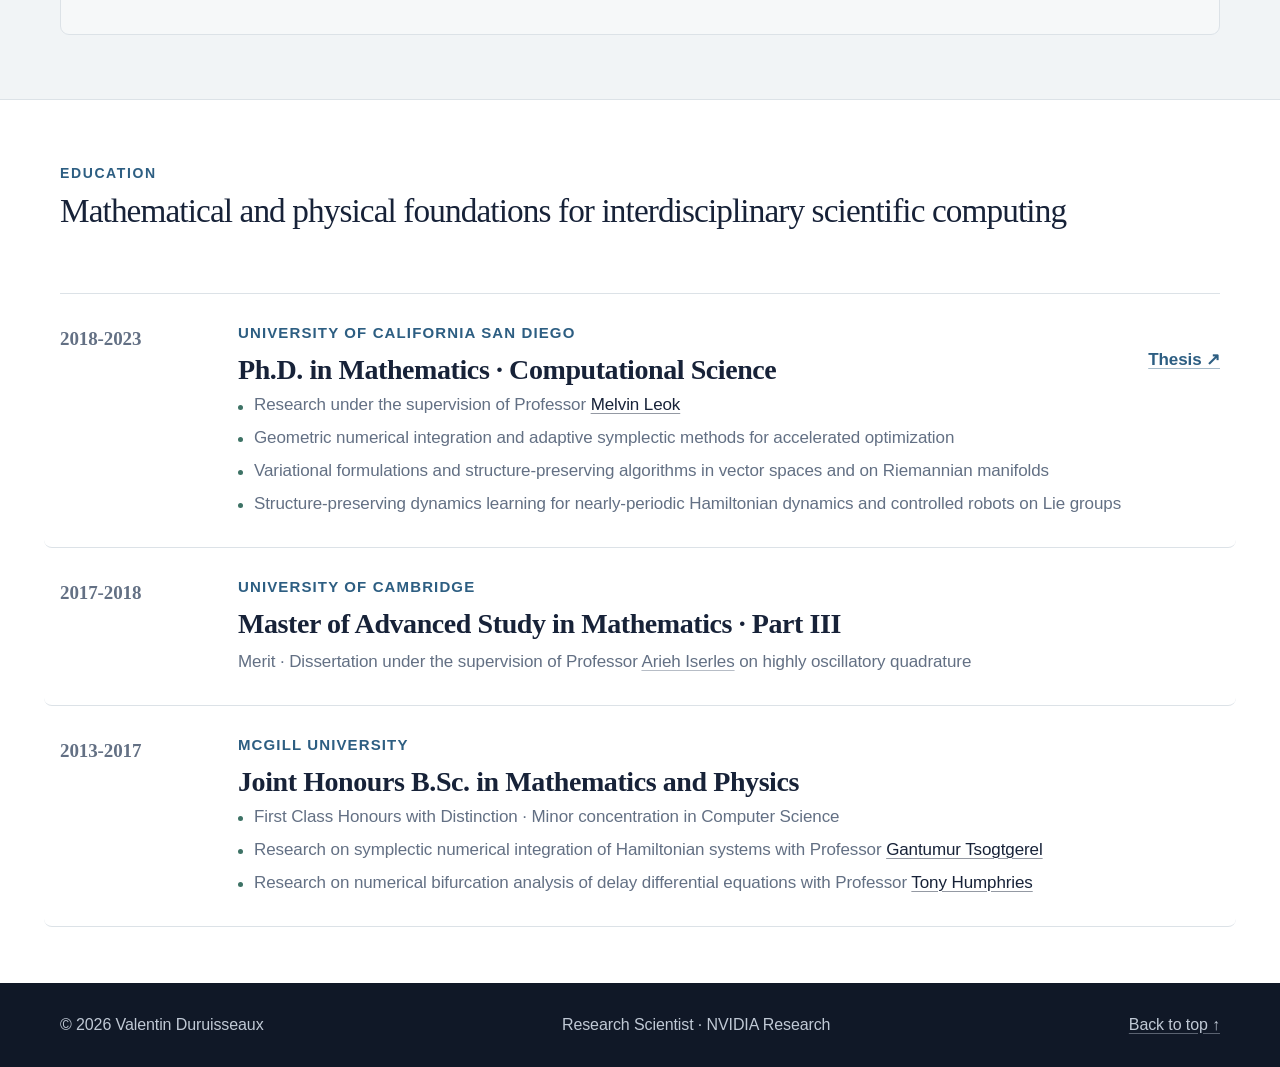
==== commit cc39d3b8: "Adding publications" ====
--- a/index.html
+++ b/index.html
@@ -106,8 +106,8 @@
       <div class="research-grid-modern">
         <article class="research-card-modern reveal"><h3>Operator Learning</h3><ul class="compact-points"><li>Learning operators directly on function spaces rather than through finite-dimensional vector discretizations</li><li>Discretization-consistent architectures across grids, resolutions, and geometries</li><li>Mathematical foundations, architecture development, and <br>open-source implementations</li></ul><div class="card-papers"><a href="publications.html#fno-explained">FNOs Explained</a><a href="publications.html#networks-to-operators">From Networks to Operators</a><a href="https://github.com/neuraloperator/neuraloperator">NeuralOperator Library ↗</a></div></article>
         <article class="research-card-modern reveal"><h3>Physics-Informed Machine Learning</h3><p class="research-card-summary">Incorporating governing equations, geometry, symmetries, and constraints in machine learning models.</p><ul class="compact-points"><li>Soft constraints through physics-based losses, with methods <br>for irregular geometries and nonperiodic domains</li><li>Hard constraints through projection and architecture modifications for exact enforcement</li></ul><div class="card-papers card-papers-rows"><span class="card-paper-line"><a href="publications.html#fc-pino">Fourier Continuation PINOs</a><a href="publications.html#hard-constraints">Hard Constraints Projection</a><a href="publications.html#mollified-gno">Mollified GNOs</a></span><span class="card-paper-line"><a href="publications.html#euler-singularity">Euler Singularity</a><a href="publications.html#projected-nde">Projected NDEs</a><a href="publications.html#equation-recast">Equation Recast</a><a href="publications.html#reroute">ReRoute</a></span><span class="card-paper-line"><a href="publications.html#symplectic-gyroceptron">Nearly-Periodic Symplectic Maps</a><a href="publications.html#liefvin">Lie Group Dynamics and Control</a></span></div></article>
-        <article class="research-card-modern reveal"><h3>Accelerated Simulations</h3><ul class="compact-points"><li>Fast, accurate surrogates for repeated, computationally intensive scientific simulations</li><li>Generalization across resolutions, parameters, geometries, and operating regimes</li><li>Applications across fluid dynamics, weather and climate, fusion, photonics, quantum systems, neuroscience, and medical imaging</li></ul><div class="card-papers"><a href="publications.html#quantum-sequences">Quantum Control Sequences</a><a href="publications.html#noble">Neuron Dynamics</a><a href="publications.html#shg-fno">Nonlinear Photonics</a><a href="publications.html#mri-operator">3D MRI Reconstruction</a></div></article>
-        <article class="research-card-modern reveal"><h3>Accelerated Design</h3><ul class="compact-points"><li>Differentiable surrogate models for inverse design and control</li><li>Gradient-based optimization of physical parameters, geometries, and control inputs</li><li>Inverse design of photonic structures, quantum control sequences, and CFD geometries</li></ul><div class="card-papers card-papers-design"><a href="publications.html#quantum-sequences">Quantum Control Sequences</a><a href="publications.html#mollified-gno">Shape Optimization</a><a href="publications.html#shg-fno">Photonic Waveguides</a></div></article>
+        <article class="research-card-modern reveal"><h3>Accelerated Simulations</h3><ul class="compact-points"><li>Fast, accurate surrogates for repeated, computationally intensive scientific simulations</li><li>Generalization across resolutions, parameters, geometries, and operating regimes</li><li>Applications across fluid dynamics, weather and climate, fusion, photonics, quantum systems, neuroscience, and medical imaging</li></ul><div class="card-papers"><a href="publications.html#quantum-dot-design">Quantum-Dot Devices</a><a href="publications.html#quantum-sequences">Quantum Control Sequences</a><a href="publications.html#noble">Neuron Dynamics</a><a href="publications.html#shg-fno">Nonlinear Photonics</a><a href="publications.html#mri-operator">3D MRI Reconstruction</a></div></article>
+        <article class="research-card-modern reveal"><h3>Accelerated Design</h3><ul class="compact-points"><li>Differentiable surrogate models for inverse design and control</li><li>Gradient-based optimization of physical parameters, geometries, and control inputs</li><li>Inverse design of photonic structures, quantum control sequences, and CFD geometries</li></ul><div class="card-papers card-papers-design"><a href="publications.html#quantum-dot-design">Quantum-Dot Devices</a><a href="publications.html#quantum-sequences">Quantum Control Sequences</a><a href="publications.html#mollified-gno">Shape Optimization</a><a href="publications.html#shg-fno">Photonic Waveguides</a></div></article>
       </div>
     </section>
 
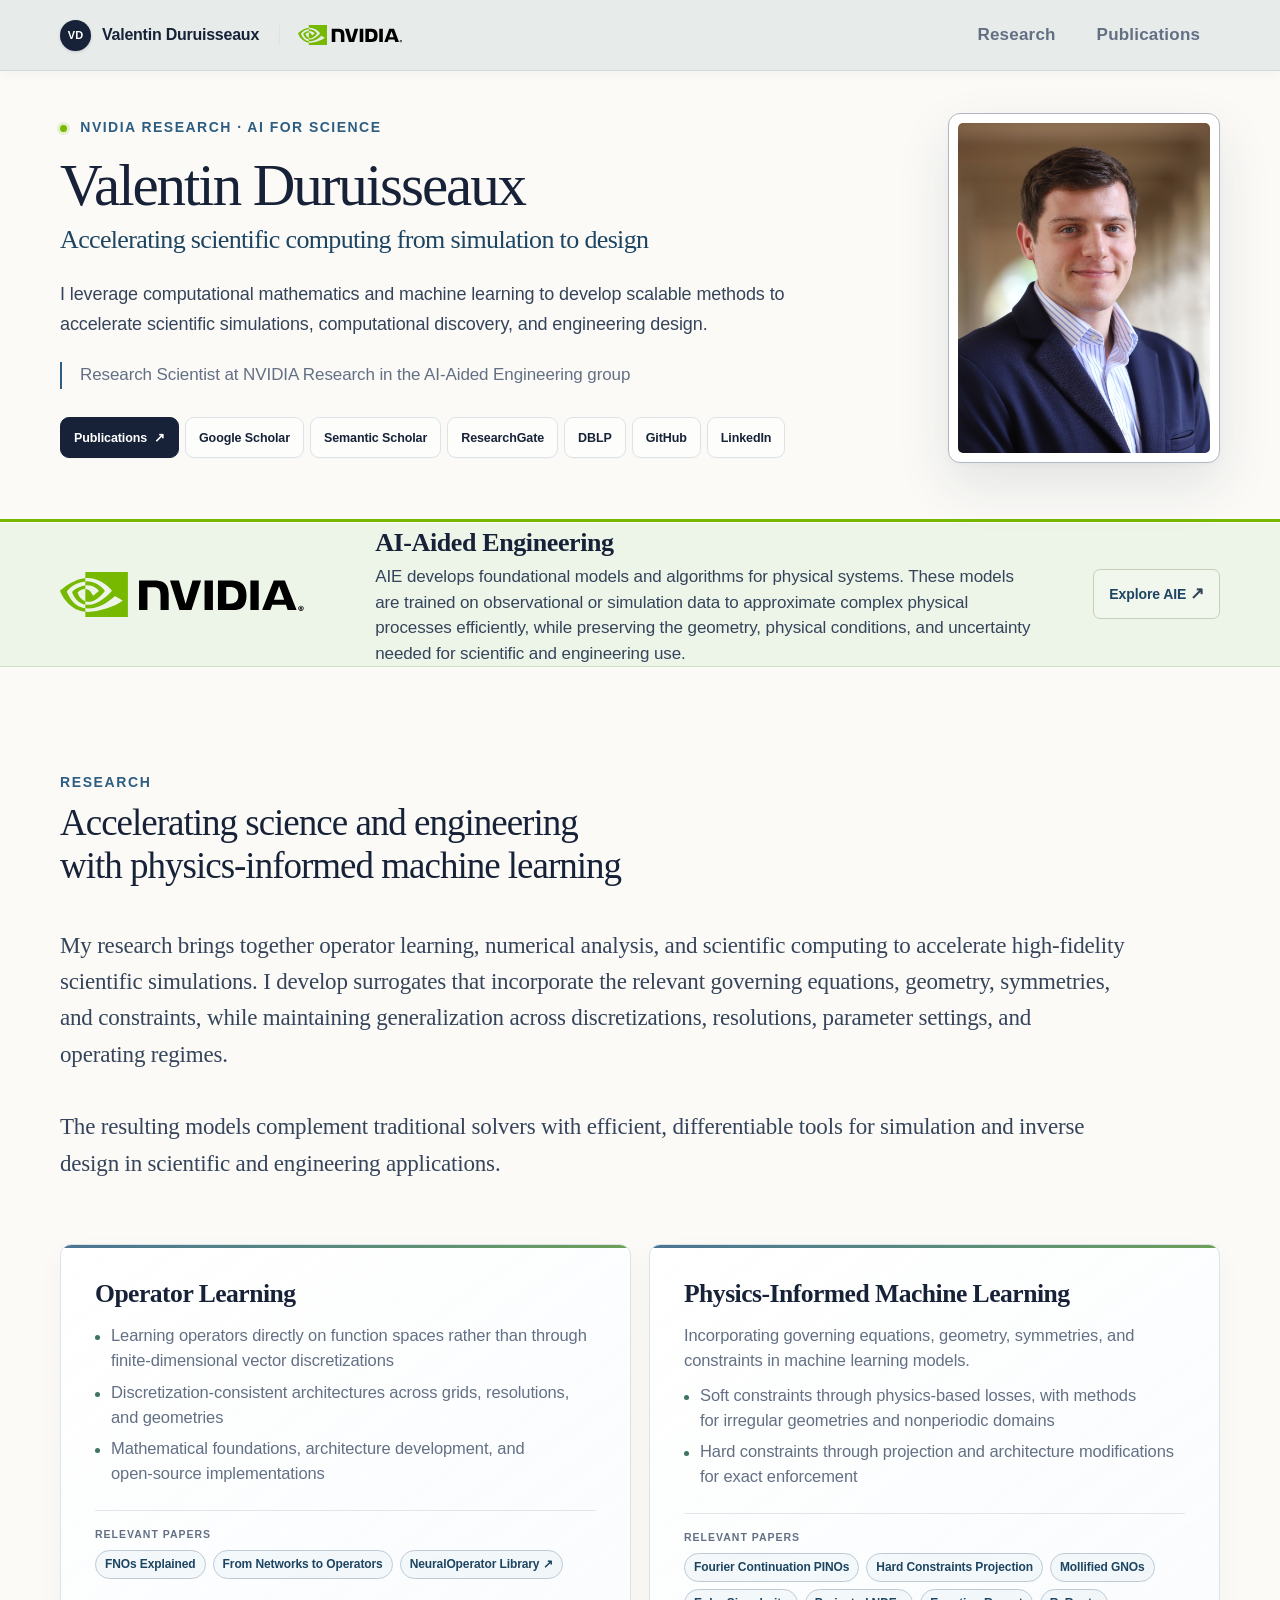
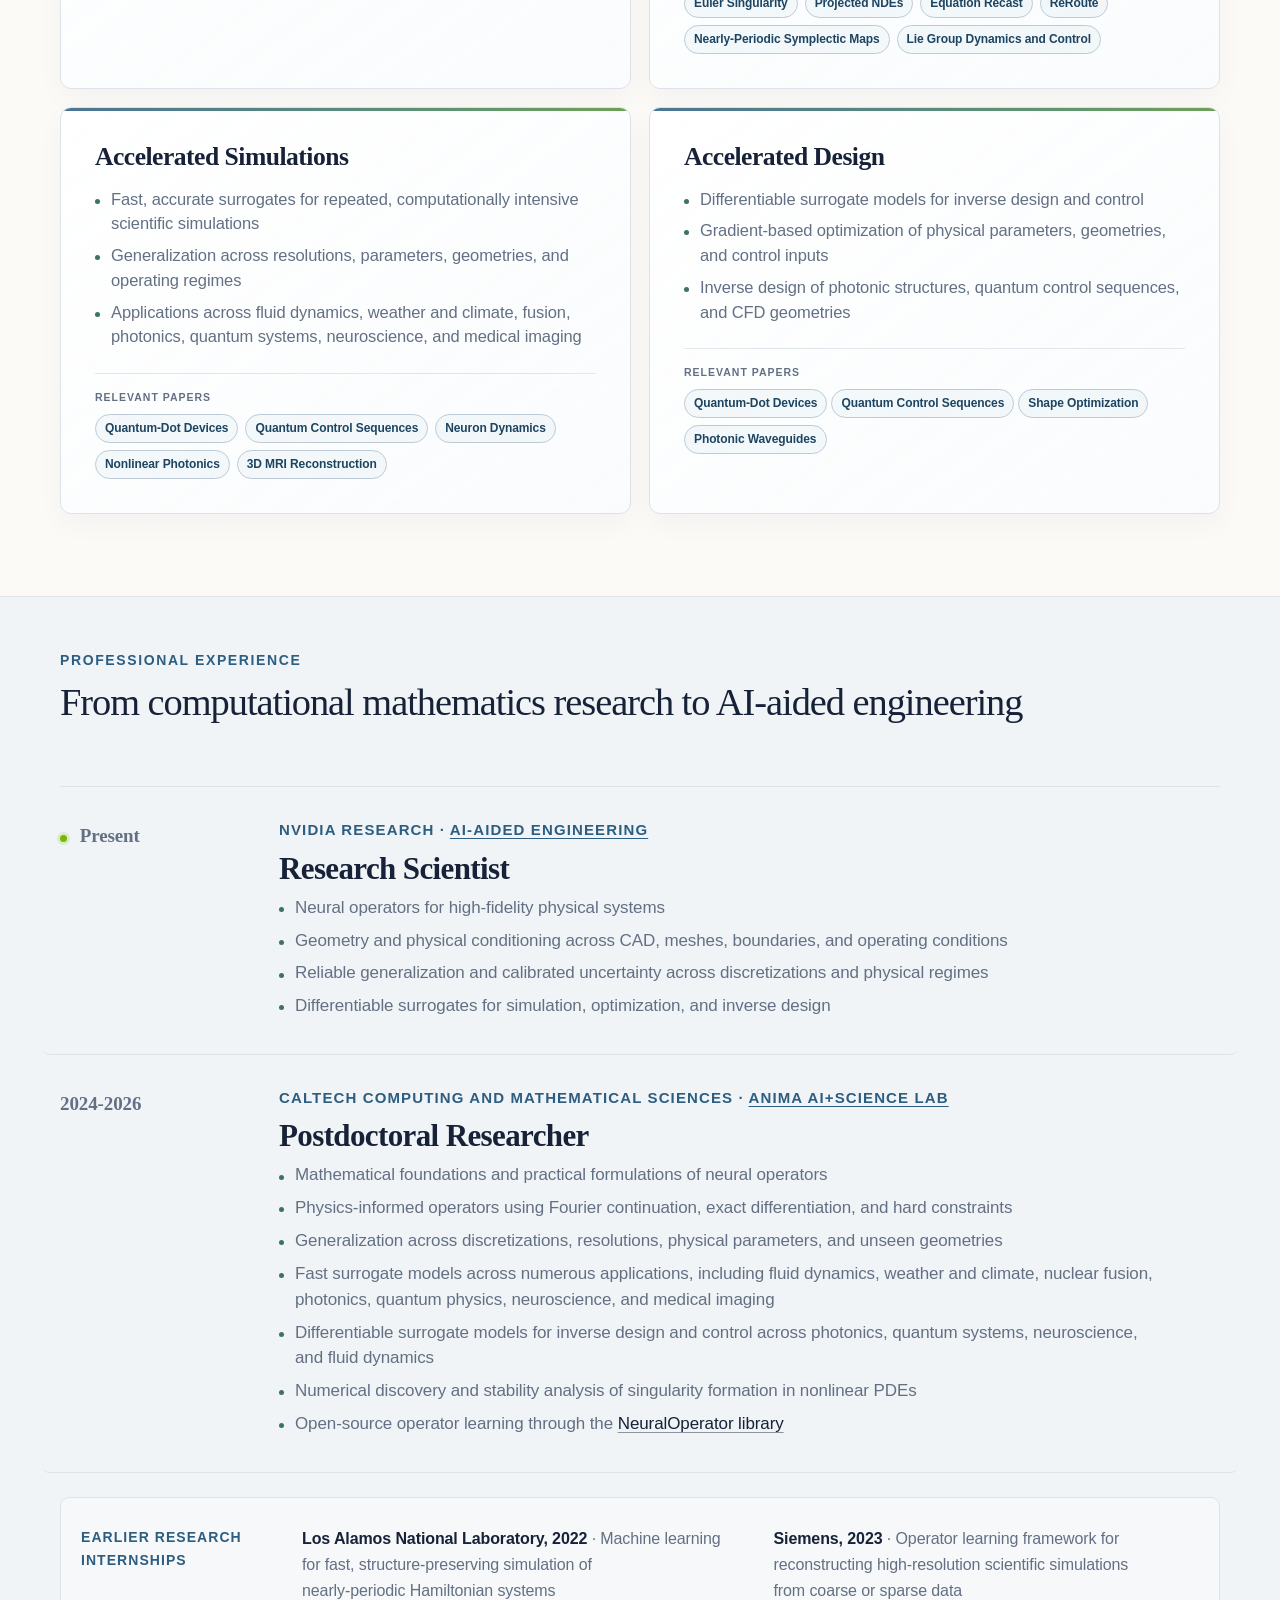
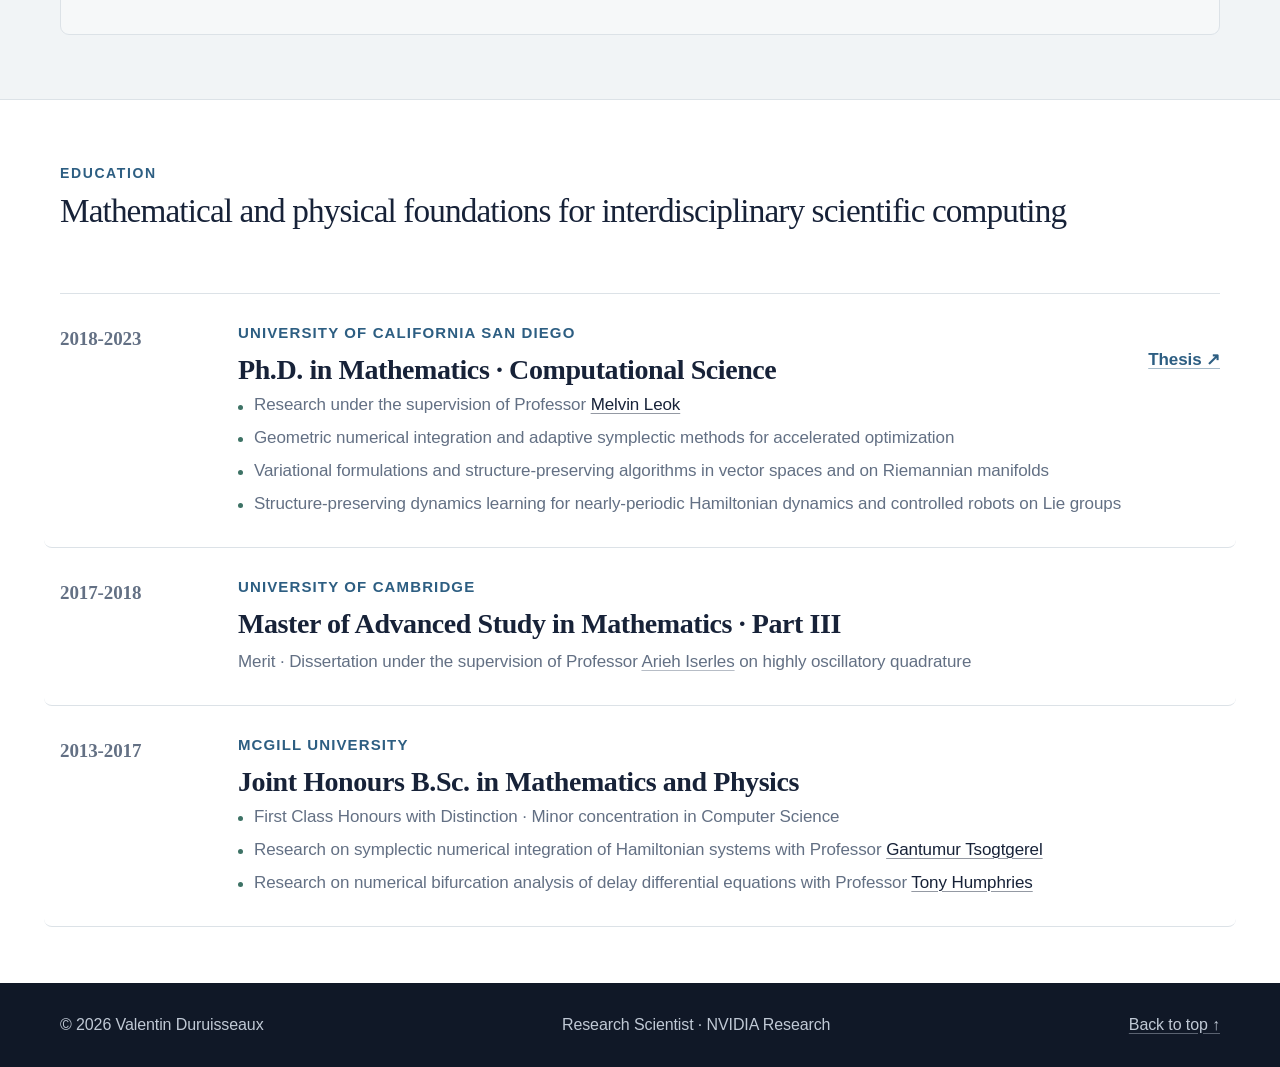
==== commit 270cc7b3: "Add KIR-NO publication and update homepage MRI link" ====
--- a/index.html
+++ b/index.html
@@ -106,7 +106,7 @@
       <div class="research-grid-modern">
         <article class="research-card-modern reveal"><h3>Operator Learning</h3><ul class="compact-points"><li>Learning operators directly on function spaces rather than through finite-dimensional vector discretizations</li><li>Discretization-consistent architectures across grids, resolutions, and geometries</li><li>Mathematical foundations, architecture development, and <br>open-source implementations</li></ul><div class="card-papers"><a href="publications.html#fno-explained">FNOs Explained</a><a href="publications.html#networks-to-operators">From Networks to Operators</a><a href="https://github.com/neuraloperator/neuraloperator">NeuralOperator Library ↗</a></div></article>
         <article class="research-card-modern reveal"><h3>Physics-Informed Machine Learning</h3><p class="research-card-summary">Incorporating governing equations, geometry, symmetries, and constraints in machine learning models.</p><ul class="compact-points"><li>Soft constraints through physics-based losses, with methods <br>for irregular geometries and nonperiodic domains</li><li>Hard constraints through projection and architecture modifications for exact enforcement</li></ul><div class="card-papers card-papers-rows"><span class="card-paper-line"><a href="publications.html#fc-pino">Fourier Continuation PINOs</a><a href="publications.html#hard-constraints">Hard Constraints Projection</a><a href="publications.html#mollified-gno">Mollified GNOs</a></span><span class="card-paper-line"><a href="publications.html#euler-singularity">Euler Singularity</a><a href="publications.html#projected-nde">Projected NDEs</a><a href="publications.html#equation-recast">Equation Recast</a><a href="publications.html#reroute">ReRoute</a></span><span class="card-paper-line"><a href="publications.html#symplectic-gyroceptron">Nearly-Periodic Symplectic Maps</a><a href="publications.html#liefvin">Lie Group Dynamics and Control</a></span></div></article>
-        <article class="research-card-modern reveal"><h3>Accelerated Simulations</h3><ul class="compact-points"><li>Fast, accurate surrogates for repeated, computationally intensive scientific simulations</li><li>Generalization across resolutions, parameters, geometries, and operating regimes</li><li>Applications across fluid dynamics, weather and climate, fusion, photonics, quantum systems, neuroscience, and medical imaging</li></ul><div class="card-papers"><a href="publications.html#quantum-dot-design">Quantum-Dot Devices</a><a href="publications.html#quantum-sequences">Quantum Control Sequences</a><a href="publications.html#noble">Neuron Dynamics</a><a href="publications.html#shg-fno">Nonlinear Photonics</a><a href="publications.html#mri-operator">3D MRI Reconstruction</a></div></article>
+        <article class="research-card-modern reveal"><h3>Accelerated Simulations</h3><ul class="compact-points"><li>Fast, accurate surrogates for repeated, computationally intensive scientific simulations</li><li>Generalization across resolutions, parameters, geometries, and operating regimes</li><li>Applications across fluid dynamics, weather and climate, fusion, photonics, quantum systems, neuroscience, and medical imaging</li></ul><div class="card-papers"><a href="publications.html#quantum-dot-design">Quantum-Dot Devices</a><a href="publications.html#quantum-sequences">Quantum Control Sequences</a><a href="publications.html#noble">Neuron Dynamics</a><a href="publications.html#shg-fno">Nonlinear Photonics</a><a href="publications.html#kir-no">3D MRI Reconstruction</a></div></article>
         <article class="research-card-modern reveal"><h3>Accelerated Design</h3><ul class="compact-points"><li>Differentiable surrogate models for inverse design and control</li><li>Gradient-based optimization of physical parameters, geometries, and control inputs</li><li>Inverse design of photonic structures, quantum control sequences, and CFD geometries</li></ul><div class="card-papers card-papers-design"><a href="publications.html#quantum-dot-design">Quantum-Dot Devices</a><a href="publications.html#quantum-sequences">Quantum Control Sequences</a><a href="publications.html#mollified-gno">Shape Optimization</a><a href="publications.html#shg-fno">Photonic Waveguides</a></div></article>
       </div>
     </section>
